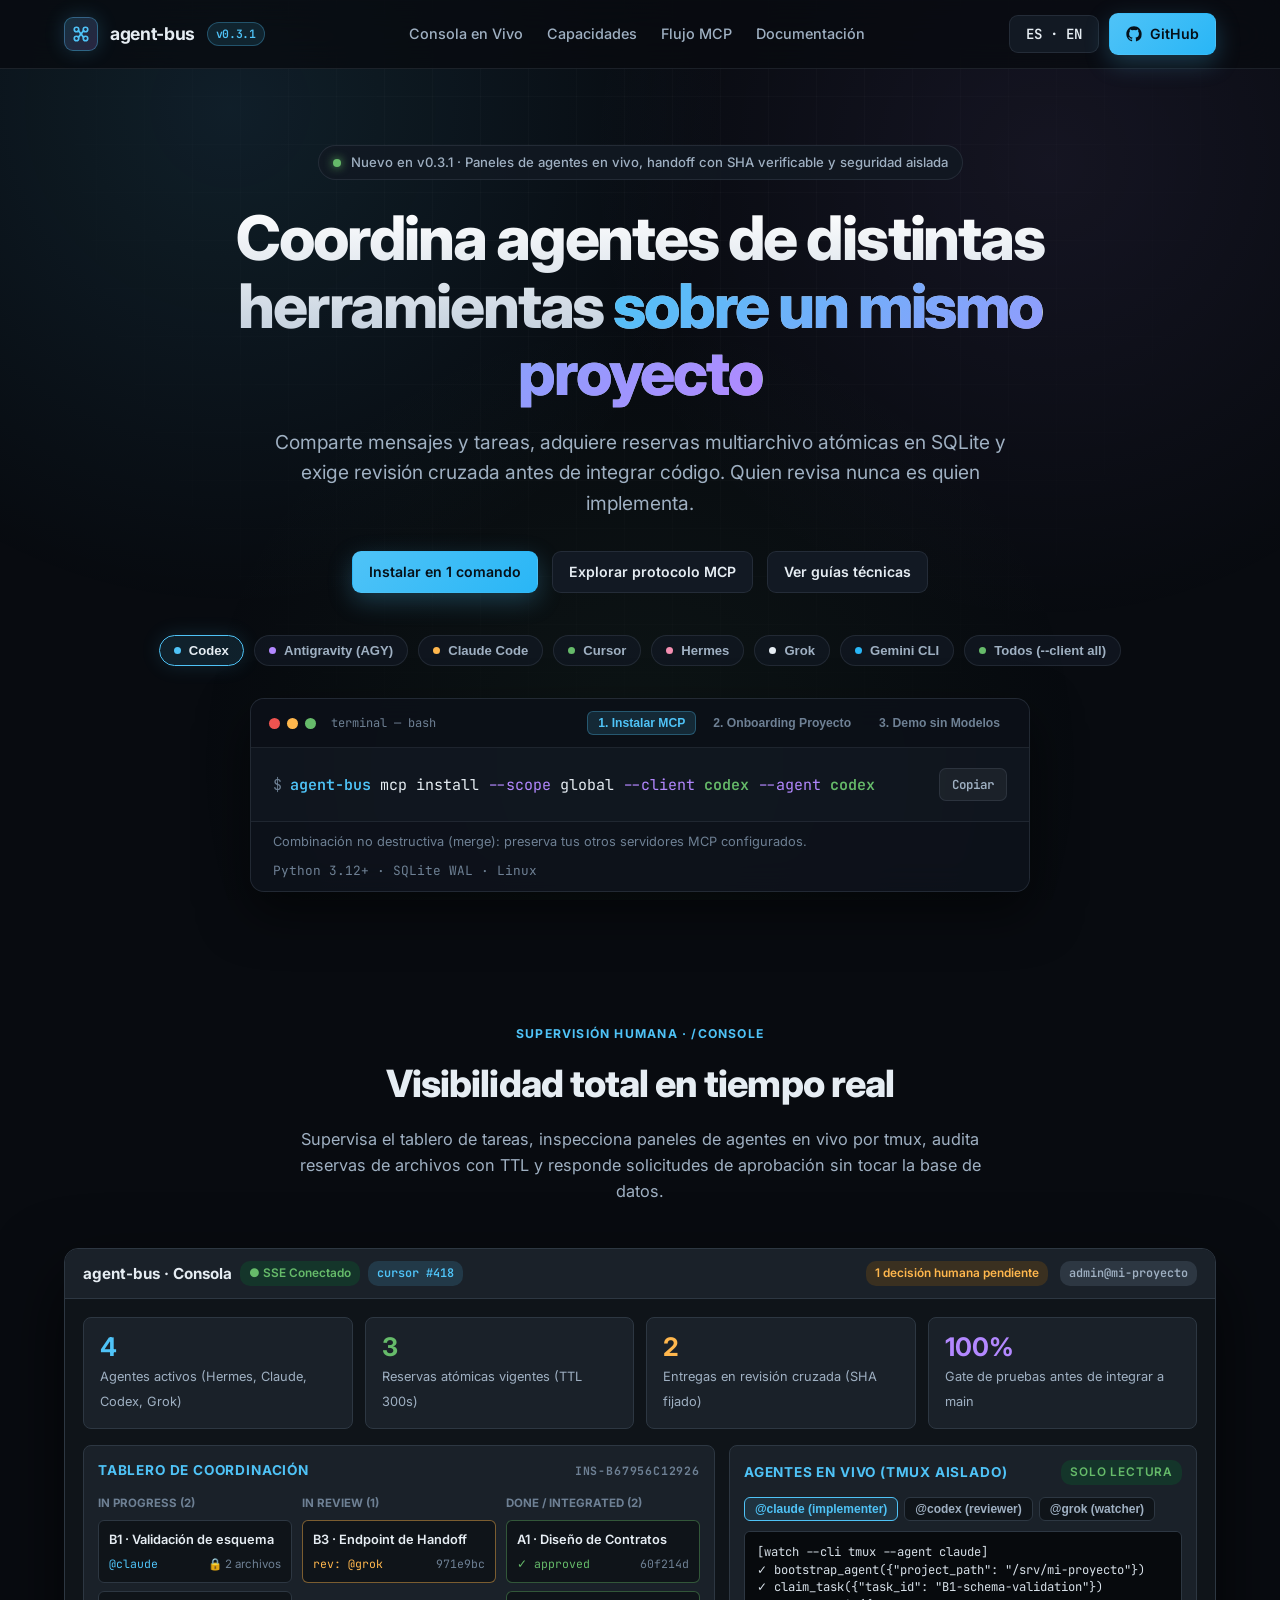
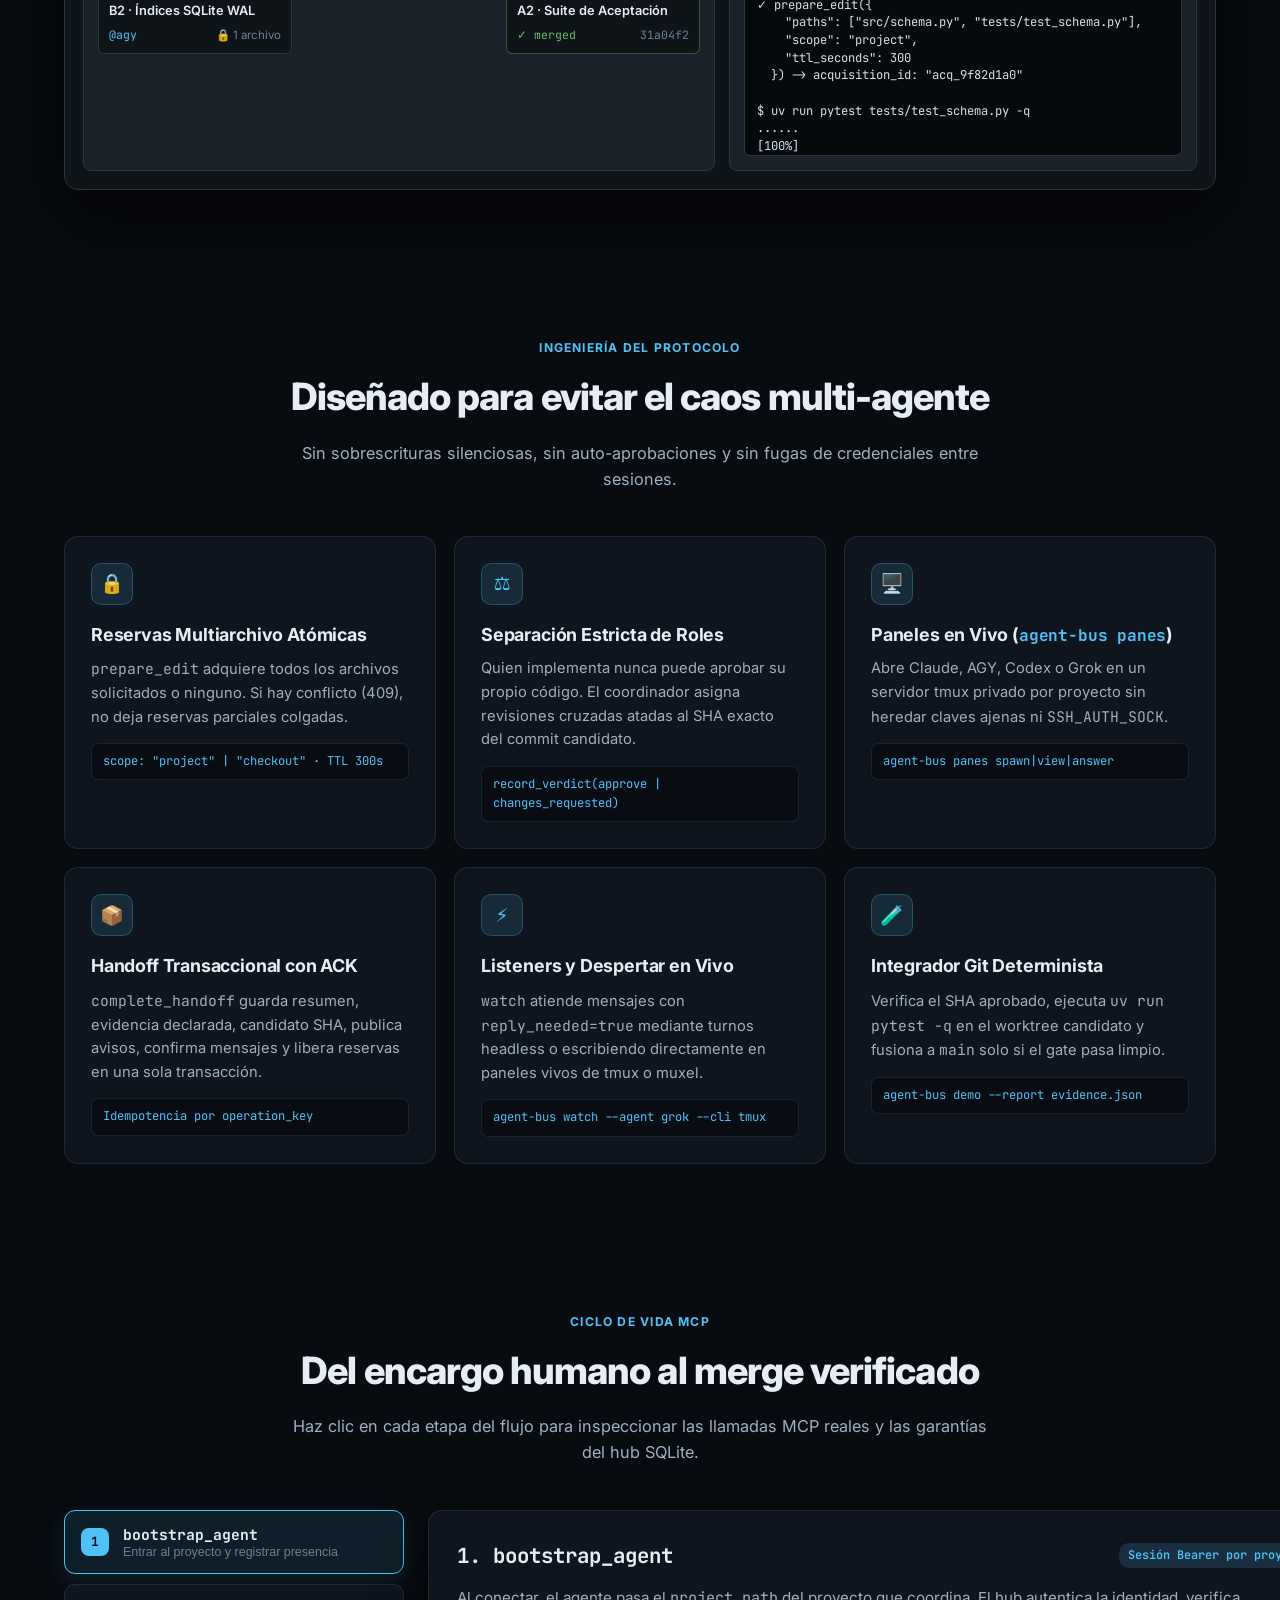
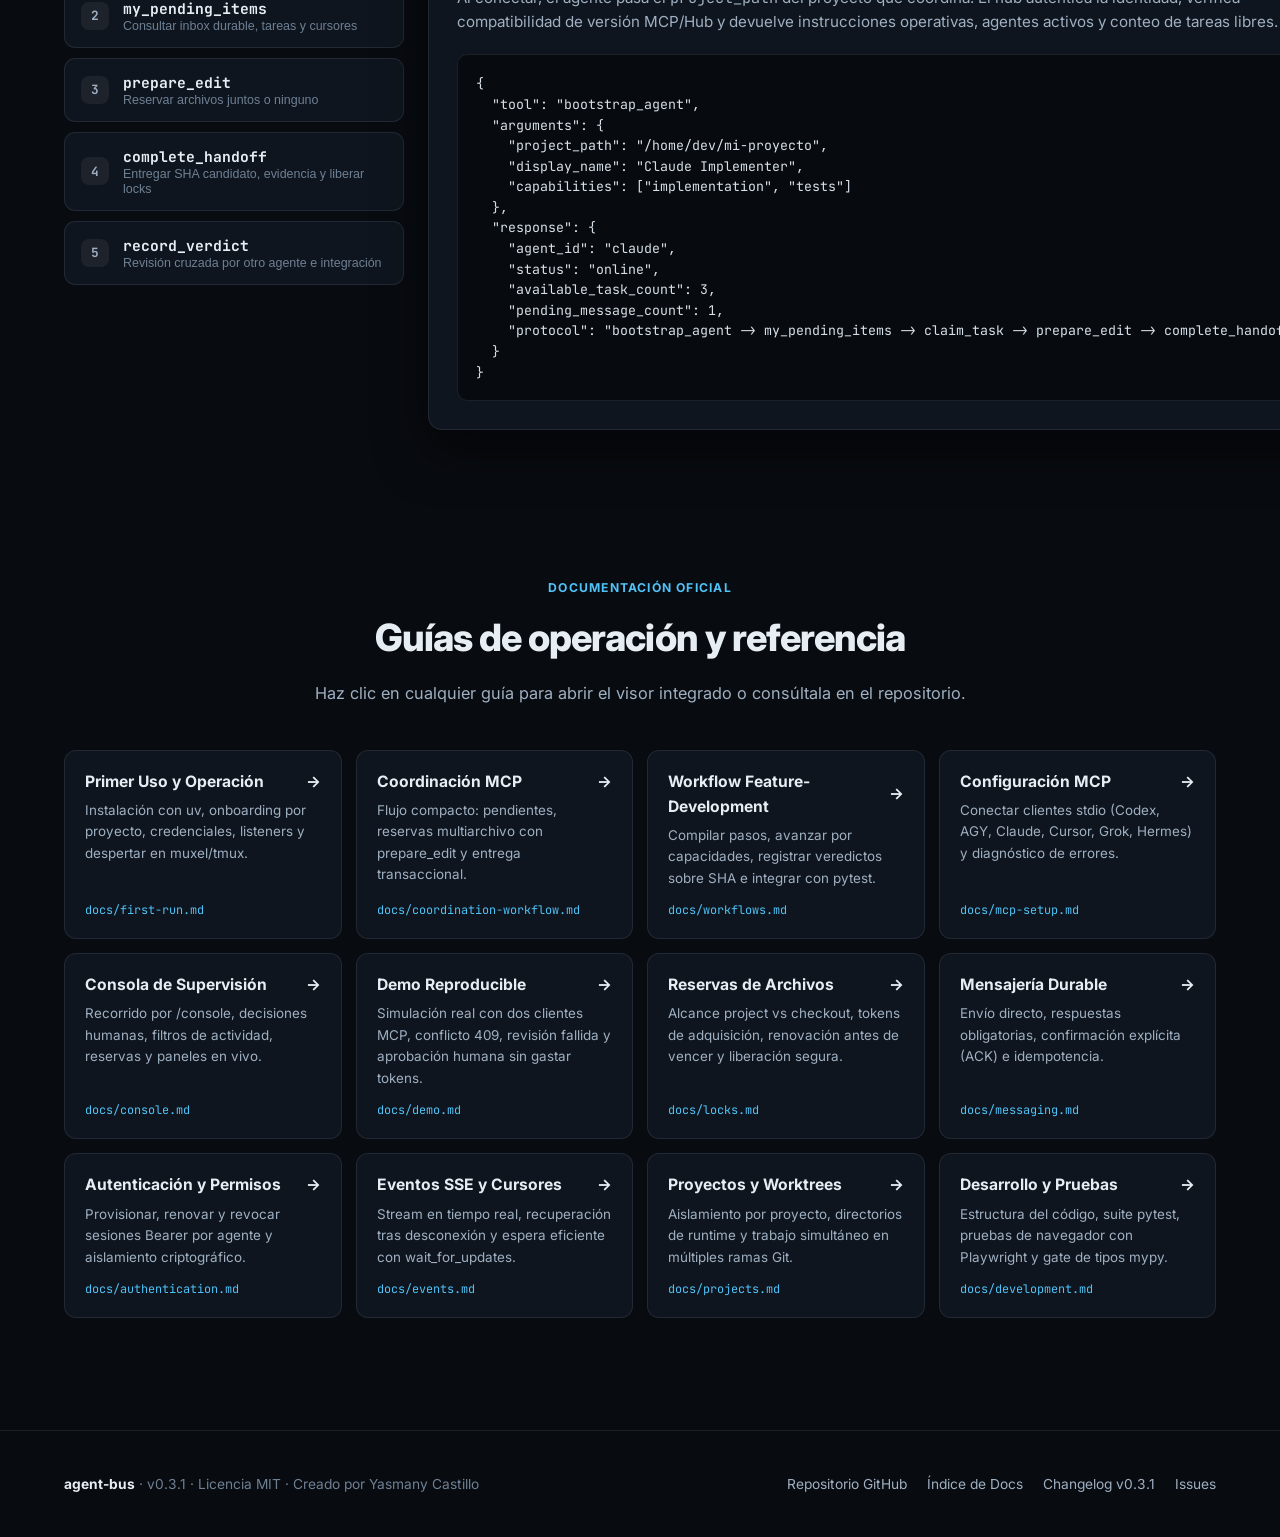
==== docs/index.html @ 8a9e3027 "docs: add GitHub Pages interactive site and deployment workflow" ====
<!DOCTYPE html>
<html lang="es" class="scroll-smooth">
<head>
  <meta charset="utf-8" />
  <meta name="viewport" content="width=device-width, initial-scale=1" />
  <title>agent-bus · Coordinación Multi-Agente por MCP</title>
  <meta name="description" content="Coordina agentes de IA (Claude, Codex, AGY, Cursor, Grok, Hermes, Gemini) sobre un mismo proyecto mediante MCP, reservas atómicas en SQLite, revisión cruzada e integración verificada." />
  <link rel="preconnect" href="https://fonts.googleapis.com" />
  <link rel="preconnect" href="https://fonts.gstatic.com" crossorigin />
  <link href="https://fonts.googleapis.com/css2?family=Inter:wght@400;500;600;700;800&family=JetBrains+Mono:wght@400;500;600&display=swap" rel="stylesheet" />
  <style>
    :root {
      --bg: #080b10;
      --bg-elevated: #0f141c;
      --panel: rgba(18, 25, 35, 0.78);
      --panel-solid: #121923;
      --panel-hover: #182230;
      --border: rgba(148, 163, 184, 0.14);
      --border-strong: rgba(79, 195, 247, 0.38);
      --text: #e6edf3;
      --text-secondary: #9fb0c2;
      --muted: #6e8094;
      --accent: #4fc3f7;
      --accent-glow: rgba(79, 195, 247, 0.18);
      --accent-deep: #0288d1;
      --ok: #66bb6a;
      --ok-bg: rgba(102, 187, 106, 0.12);
      --warn: #ffb74d;
      --warn-bg: rgba(255, 183, 77, 0.12);
      --danger: #ef5350;
      --danger-bg: rgba(239, 83, 80, 0.12);
      --purple: #b388ff;
      --purple-bg: rgba(179, 136, 255, 0.12);
      --radius: 14px;
      --radius-sm: 8px;
      --shadow: 0 20px 50px rgba(0, 0, 0, 0.55);
    }

    * {
      box-sizing: border-box;
      margin: 0;
      padding: 0;
    }

    body {
      font-family: 'Inter', -apple-system, BlinkMacSystemFont, system-ui, sans-serif;
      background-color: var(--bg);
      color: var(--text);
      line-height: 1.6;
      overflow-x: hidden;
      -webkit-font-smoothing: antialiased;
    }

    code, pre, .mono {
      font-family: 'JetBrains Mono', ui-monospace, SFMono-Regular, Menlo, monospace;
    }

    .ambient-bg {
      position: fixed;
      inset: 0;
      z-index: -1;
      pointer-events: none;
      background:
        radial-gradient(circle at 18% 12%, rgba(79, 195, 247, 0.11), transparent 38%),
        radial-gradient(circle at 82% 18%, rgba(179, 136, 255, 0.08), transparent 36%),
        radial-gradient(circle at 50% 85%, rgba(102, 187, 106, 0.06), transparent 45%);
    }

    .grid-overlay {
      position: fixed;
      inset: 0;
      z-index: -1;
      pointer-events: none;
      background-image:
        linear-gradient(to right, rgba(255,255,255,0.022) 1px, transparent 1px),
        linear-gradient(to bottom, rgba(255,255,255,0.022) 1px, transparent 1px);
      background-size: 48px 48px;
      mask-image: radial-gradient(ellipse at top, rgba(0,0,0,0.9) 20%, transparent 80%);
    }

    .container {
      max-width: 1200px;
      margin: 0 auto;
      padding: 0 24px;
    }

    /* Navbar */
    .navbar {
      position: sticky;
      top: 0;
      z-index: 100;
      backdrop-filter: blur(16px);
      -webkit-backdrop-filter: blur(16px);
      background: rgba(8, 11, 16, 0.78);
      border-bottom: 1px solid var(--border);
    }

    .navbar-inner {
      display: flex;
      align-items: center;
      justify-content: space-between;
      height: 68px;
      gap: 16px;
    }

    .brand {
      display: flex;
      align-items: center;
      gap: 12px;
      text-decoration: none;
      color: var(--text);
      font-weight: 700;
      font-size: 1.1rem;
      letter-spacing: -0.02em;
    }

    .brand-icon {
      width: 34px;
      height: 34px;
      border-radius: 9px;
      background: linear-gradient(135deg, rgba(79, 195, 247, 0.2), rgba(179, 136, 255, 0.2));
      border: 1px solid var(--border-strong);
      display: grid;
      place-items: center;
      color: var(--accent);
      box-shadow: 0 0 20px rgba(79, 195, 247, 0.2);
    }

    .version-pill {
      font-size: 0.72rem;
      font-weight: 600;
      padding: 2px 8px;
      border-radius: 999px;
      background: rgba(79, 195, 247, 0.12);
      color: var(--accent);
      border: 1px solid rgba(79, 195, 247, 0.3);
    }

    .nav-links {
      display: flex;
      align-items: center;
      gap: 24px;
    }

    .nav-links a {
      color: var(--text-secondary);
      text-decoration: none;
      font-size: 0.9rem;
      font-weight: 500;
      transition: color 0.2s;
    }

    .nav-links a:hover {
      color: var(--text);
    }

    .nav-actions {
      display: flex;
      align-items: center;
      gap: 10px;
    }

    .btn {
      display: inline-flex;
      align-items: center;
      gap: 8px;
      padding: 9px 16px;
      border-radius: 9px;
      font-size: 0.88rem;
      font-weight: 600;
      text-decoration: none;
      cursor: pointer;
      transition: all 0.2s ease;
      border: 1px solid var(--border);
      background: var(--panel-solid);
      color: var(--text);
    }

    .btn:hover {
      border-color: rgba(255, 255, 255, 0.28);
      background: var(--panel-hover);
      transform: translateY(-1px);
    }

    .btn-primary {
      background: linear-gradient(135deg, #4fc3f7 0%, #29b6f6 100%);
      color: #061018;
      border-color: transparent;
      box-shadow: 0 8px 24px rgba(79, 195, 247, 0.25);
    }

    .btn-primary:hover {
      background: linear-gradient(135deg, #81d4fa 0%, #4fc3f7 100%);
      box-shadow: 0 10px 28px rgba(79, 195, 247, 0.38);
      color: #040b11;
    }

    /* Hero Section */
    .hero {
      padding: 76px 0 56px;
      text-align: center;
      position: relative;
    }

    .hero-eyebrow {
      display: inline-flex;
      align-items: center;
      gap: 10px;
      padding: 6px 14px;
      border-radius: 999px;
      background: rgba(18, 25, 35, 0.85);
      border: 1px solid var(--border);
      color: var(--text-secondary);
      font-size: 0.82rem;
      font-weight: 500;
      margin-bottom: 24px;
    }

    .pulse-dot {
      width: 8px;
      height: 8px;
      border-radius: 50%;
      background: var(--ok);
      box-shadow: 0 0 10px var(--ok);
      animation: pulse 2s infinite;
    }

    @keyframes pulse {
      0%, 100% { opacity: 1; transform: scale(1); }
      50% { opacity: 0.55; transform: scale(1.2); }
    }

    .hero h1 {
      font-size: clamp(2.3rem, 4.8vw, 3.9rem);
      font-weight: 800;
      letter-spacing: -0.035em;
      line-height: 1.1;
      max-width: 920px;
      margin: 0 auto 20px;
      background: linear-gradient(180deg, #ffffff 0%, #a5b8cc 100%);
      -webkit-background-clip: text;
      -webkit-text-fill-color: transparent;
    }

    .hero h1 .accent-word {
      background: linear-gradient(135deg, #4fc3f7 0%, #b388ff 100%);
      -webkit-background-clip: text;
      -webkit-text-fill-color: transparent;
    }

    .hero-subtitle {
      font-size: clamp(1.02rem, 1.7vw, 1.2rem);
      color: var(--text-secondary);
      max-width: 740px;
      margin: 0 auto 32px;
      font-weight: 400;
    }

    .hero-cta {
      display: flex;
      justify-content: center;
      align-items: center;
      gap: 14px;
      flex-wrap: wrap;
      margin-bottom: 42px;
    }

    .agents-strip {
      display: flex;
      justify-content: center;
      align-items: center;
      gap: 10px;
      flex-wrap: wrap;
      margin-bottom: 32px;
    }

    .agent-chip {
      display: inline-flex;
      align-items: center;
      gap: 8px;
      padding: 7px 14px;
      border-radius: 999px;
      background: rgba(18, 25, 35, 0.75);
      border: 1px solid var(--border);
      font-size: 0.82rem;
      font-weight: 600;
      color: var(--text-secondary);
      cursor: pointer;
      transition: all 0.18s ease;
    }

    .agent-chip:hover, .agent-chip.active {
      border-color: var(--accent);
      color: var(--text);
      background: rgba(79, 195, 247, 0.12);
      box-shadow: 0 0 20px rgba(79, 195, 247, 0.14);
    }

    .agent-chip .dot {
      width: 7px;
      height: 7px;
      border-radius: 50%;
    }

    /* Quick Install Box */
    .install-card {
      max-width: 780px;
      margin: 0 auto;
      background: var(--panel);
      backdrop-filter: blur(16px);
      border: 1px solid var(--border);
      border-radius: var(--radius);
      box-shadow: var(--shadow);
      overflow: hidden;
      text-align: left;
    }

    .install-header {
      display: flex;
      align-items: center;
      justify-content: space-between;
      padding: 12px 18px;
      background: rgba(10, 14, 20, 0.7);
      border-bottom: 1px solid var(--border);
      flex-wrap: wrap;
      gap: 10px;
    }

    .window-dots {
      display: flex;
      gap: 7px;
      align-items: center;
    }

    .window-dot {
      width: 11px;
      height: 11px;
      border-radius: 50%;
      display: inline-block;
    }

    .install-tabs {
      display: flex;
      gap: 6px;
      flex-wrap: wrap;
    }

    .install-tab {
      background: transparent;
      border: 1px solid transparent;
      color: var(--muted);
      font-size: 0.76rem;
      font-weight: 600;
      padding: 4px 10px;
      border-radius: 6px;
      cursor: pointer;
      transition: all 0.15s;
    }

    .install-tab.active {
      background: rgba(79, 195, 247, 0.14);
      color: var(--accent);
      border-color: rgba(79, 195, 247, 0.3);
    }

    .install-body {
      padding: 20px 22px;
      display: flex;
      align-items: center;
      justify-content: space-between;
      gap: 16px;
    }

    .install-cmd {
      font-size: 0.94rem;
      color: var(--text);
      overflow-x: auto;
      white-space: nowrap;
    }

    .install-cmd .prompt { color: var(--muted); user-select: none; margin-right: 8px; }
    .install-cmd .bin { color: var(--accent); font-weight: 600; }
    .install-cmd .flag { color: var(--purple); }
    .install-cmd .val { color: var(--ok); font-weight: 600; }

    .copy-btn {
      background: rgba(255,255,255,0.05);
      border: 1px solid var(--border);
      color: var(--text-secondary);
      padding: 7px 12px;
      border-radius: 7px;
      font-size: 0.78rem;
      font-weight: 600;
      cursor: pointer;
      flex-shrink: 0;
      transition: all 0.15s;
    }

    .copy-btn:hover {
      color: var(--text);
      border-color: var(--accent);
      background: rgba(79, 195, 247, 0.12);
    }

    .install-footer {
      padding: 10px 22px;
      background: rgba(10, 14, 20, 0.45);
      border-top: 1px solid var(--border);
      font-size: 0.8rem;
      color: var(--muted);
      display: flex;
      justify-content: space-between;
      flex-wrap: wrap;
      gap: 8px;
    }

    /* Section Headers */
    section {
      padding: 72px 0;
    }

    .section-header {
      text-align: center;
      max-width: 720px;
      margin: 0 auto 44px;
    }

    .section-tag {
      display: inline-block;
      font-size: 0.76rem;
      font-weight: 700;
      text-transform: uppercase;
      letter-spacing: 0.1em;
      color: var(--accent);
      margin-bottom: 10px;
    }

    .section-title {
      font-size: clamp(1.75rem, 3vw, 2.35rem);
      font-weight: 800;
      letter-spacing: -0.025em;
      margin-bottom: 12px;
    }

    .section-desc {
      color: var(--text-secondary);
      font-size: 1.02rem;
    }

    /* Interactive Console Showcase */
    .console-frame {
      background: #0f1419;
      border: 1px solid #2d3742;
      border-radius: 14px;
      box-shadow: 0 28px 70px rgba(0, 0, 0, 0.65);
      overflow: hidden;
    }

    .console-topbar {
      display: flex;
      align-items: center;
      gap: 12px;
      padding: 12px 18px;
      background: #1a2129;
      border-bottom: 1px solid #2d3742;
      flex-wrap: wrap;
    }

    .console-title {
      font-weight: 700;
      font-size: 0.95rem;
      display: flex;
      align-items: center;
      gap: 8px;
    }

    .c-badge {
      padding: 3px 9px;
      border-radius: 10px;
      font-size: 0.74rem;
      font-weight: 600;
      background: #2d3742;
      color: #9fb0c2;
    }

    .c-badge.live { background: #14352a; color: #66bb6a; }
    .c-badge.warn { background: #3a3020; color: #ffb74d; }
    .c-badge.info { background: rgba(79, 195, 247, 0.15); color: #4fc3f7; }

    .console-body {
      padding: 18px;
    }

    .console-summary {
      display: grid;
      grid-template-columns: repeat(4, minmax(0, 1fr));
      gap: 12px;
      margin-bottom: 16px;
    }

    .stat-box {
      background: #1a2129;
      border: 1px solid #2d3742;
      border-radius: 8px;
      padding: 14px 16px;
    }

    .stat-box strong {
      display: block;
      font-size: 1.6rem;
      color: var(--accent);
      line-height: 1.2;
    }

    .stat-box span {
      font-size: 0.8rem;
      color: var(--text-secondary);
    }

    .console-grid {
      display: grid;
      grid-template-columns: 1.35fr 1fr;
      gap: 14px;
    }

    @media (max-width: 960px) {
      .console-grid { grid-template-columns: 1fr; }
      .console-summary { grid-template-columns: repeat(2, 1fr); }
    }

    .c-card {
      background: #1a2129;
      border: 1px solid #2d3742;
      border-radius: 8px;
      padding: 14px;
    }

    .c-card h3 {
      font-size: 0.85rem;
      text-transform: uppercase;
      letter-spacing: 0.06em;
      color: var(--accent);
      margin-bottom: 12px;
      display: flex;
      align-items: center;
      justify-content: space-between;
    }

    .kanban-mini {
      display: grid;
      grid-template-columns: repeat(3, 1fr);
      gap: 10px;
    }

    @media (max-width: 680px) {
      .kanban-mini { grid-template-columns: 1fr; }
    }

    .k-col h4 {
      font-size: 0.72rem;
      text-transform: uppercase;
      color: var(--muted);
      margin-bottom: 8px;
    }

    .k-task {
      background: #0f1419;
      border: 1px solid #2d3742;
      border-radius: 6px;
      padding: 9px 10px;
      margin-bottom: 8px;
      font-size: 0.8rem;
      transition: border-color 0.2s;
    }

    .k-task:hover {
      border-color: var(--accent);
    }

    .k-task .t-title {
      font-weight: 600;
      margin-bottom: 4px;
      color: var(--text);
    }

    .k-task .t-meta {
      font-size: 0.72rem;
      color: var(--muted);
      display: flex;
      justify-content: space-between;
      align-items: center;
    }

    .pane-screen {
      background: #070a0d;
      border: 1px solid #2d3742;
      border-radius: 6px;
      padding: 12px;
      font-size: 0.76rem;
      line-height: 1.45;
      color: #d7e0e8;
      height: 225px;
      overflow-y: auto;
      white-space: pre-wrap;
    }

    .pane-tabs {
      display: flex;
      gap: 6px;
      margin-bottom: 10px;
      flex-wrap: wrap;
    }

    .pane-tab {
      background: #0f1419;
      border: 1px solid #2d3742;
      color: var(--text-secondary);
      padding: 4px 10px;
      border-radius: 6px;
      font-size: 0.75rem;
      font-weight: 600;
      cursor: pointer;
    }

    .pane-tab.active {
      border-color: var(--accent);
      color: var(--accent);
      background: rgba(79, 195, 247, 0.1);
    }

    /* Feature Bento Grid */
    .bento-grid {
      display: grid;
      grid-template-columns: repeat(3, 1fr);
      gap: 18px;
    }

    @media (max-width: 960px) {
      .bento-grid { grid-template-columns: repeat(2, 1fr); }
    }
    @media (max-width: 640px) {
      .bento-grid { grid-template-columns: 1fr; }
    }

    .bento-card {
      background: var(--panel);
      border: 1px solid var(--border);
      border-radius: var(--radius);
      padding: 26px;
      transition: all 0.22s ease;
      position: relative;
      overflow: hidden;
    }

    .bento-card:hover {
      border-color: rgba(79, 195, 247, 0.35);
      transform: translateY(-3px);
      box-shadow: 0 16px 40px rgba(0, 0, 0, 0.4);
    }

    .bento-icon {
      width: 42px;
      height: 42px;
      border-radius: 10px;
      display: grid;
      place-items: center;
      margin-bottom: 16px;
      font-size: 1.2rem;
      background: rgba(79, 195, 247, 0.12);
      color: var(--accent);
      border: 1px solid rgba(79, 195, 247, 0.25);
    }

    .bento-card h3 {
      font-size: 1.12rem;
      font-weight: 700;
      margin-bottom: 8px;
      letter-spacing: -0.01em;
    }

    .bento-card p {
      font-size: 0.92rem;
      color: var(--text-secondary);
      margin-bottom: 14px;
    }

    .bento-code {
      font-size: 0.76rem;
      padding: 8px 11px;
      background: rgba(8, 11, 16, 0.75);
      border: 1px solid var(--border);
      border-radius: 7px;
      color: var(--accent);
      display: block;
      overflow-x: auto;
    }

    /* Interactive Protocol Stepper */
    .workflow-layout {
      display: grid;
      grid-template-columns: 340px 1fr;
      gap: 24px;
      align-items: start;
    }

    @media (max-width: 900px) {
      .workflow-layout { grid-template-columns: 1fr; }
    }

    .step-list {
      display: flex;
      flex-direction: column;
      gap: 10px;
    }

    .step-btn {
      display: flex;
      align-items: center;
      gap: 14px;
      width: 100%;
      text-align: left;
      padding: 14px 16px;
      border-radius: 11px;
      background: var(--panel);
      border: 1px solid var(--border);
      color: var(--text);
      cursor: pointer;
      transition: all 0.18s;
    }

    .step-btn:hover {
      border-color: rgba(79, 195, 247, 0.3);
    }

    .step-btn.active {
      background: rgba(79, 195, 247, 0.11);
      border-color: var(--accent);
      box-shadow: 0 8px 25px rgba(79, 195, 247, 0.12);
    }

    .step-num {
      width: 28px;
      height: 28px;
      border-radius: 8px;
      background: rgba(255,255,255,0.06);
      color: var(--text-secondary);
      display: grid;
      place-items: center;
      font-size: 0.8rem;
      font-weight: 700;
      flex-shrink: 0;
    }

    .step-btn.active .step-num {
      background: var(--accent);
      color: #061018;
    }

    .step-info strong {
      display: block;
      font-size: 0.92rem;
    }

    .step-info span {
      font-size: 0.78rem;
      color: var(--muted);
    }

    .step-detail-panel {
      background: var(--panel);
      border: 1px solid var(--border);
      border-radius: var(--radius);
      padding: 28px;
      box-shadow: var(--shadow);
    }

    .step-detail-header {
      display: flex;
      align-items: center;
      justify-content: space-between;
      gap: 12px;
      margin-bottom: 14px;
      flex-wrap: wrap;
    }

    .step-detail-header h3 {
      font-size: 1.3rem;
      font-weight: 700;
    }

    .step-detail-desc {
      color: var(--text-secondary);
      font-size: 0.95rem;
      margin-bottom: 20px;
    }

    .code-block {
      background: #070a0e;
      border: 1px solid var(--border);
      border-radius: 10px;
      padding: 18px;
      font-size: 0.83rem;
      line-height: 1.55;
      color: #d7e0e8;
      overflow-x: auto;
    }

    /* Docs Table / Cards */
    .docs-grid {
      display: grid;
      grid-template-columns: repeat(auto-fill, minmax(270px, 1fr));
      gap: 14px;
    }

    .doc-link-card {
      display: flex;
      flex-direction: column;
      justify-content: space-between;
      padding: 18px 20px;
      border-radius: 12px;
      background: var(--panel);
      border: 1px solid var(--border);
      text-decoration: none;
      color: var(--text);
      transition: all 0.18s ease;
      cursor: pointer;
    }

    .doc-link-card:hover {
      border-color: var(--accent);
      transform: translateY(-2px);
      background: var(--panel-hover);
    }

    .doc-link-card h4 {
      font-size: 0.98rem;
      font-weight: 700;
      margin-bottom: 6px;
      display: flex;
      align-items: center;
      justify-content: space-between;
    }

    .doc-link-card p {
      font-size: 0.84rem;
      color: var(--text-secondary);
      margin-bottom: 12px;
    }

    .doc-path {
      font-size: 0.74rem;
      color: var(--accent);
    }

    /* Footer */
    footer {
      border-top: 1px solid var(--border);
      padding: 42px 0;
      margin-top: 40px;
      color: var(--muted);
      font-size: 0.86rem;
    }

    .footer-inner {
      display: flex;
      justify-content: space-between;
      align-items: center;
      flex-wrap: wrap;
      gap: 16px;
    }

    .footer-links {
      display: flex;
      gap: 20px;
      flex-wrap: wrap;
    }

    .footer-links a {
      color: var(--text-secondary);
      text-decoration: none;
    }

    .footer-links a:hover {
      color: var(--accent);
    }

    /* Built-in Doc Reader Modal */
    .doc-modal-backdrop {
      position: fixed;
      inset: 0;
      z-index: 200;
      background: rgba(4, 7, 11, 0.82);
      backdrop-filter: blur(8px);
      display: none;
      align-items: center;
      justify-content: center;
      padding: 24px;
    }
    .doc-modal-backdrop.open {
      display: flex;
    }
    .doc-modal {
      width: min(920px, 96vw);
      max-height: 88vh;
      background: #0f141c;
      border: 1px solid var(--border-strong);
      border-radius: 16px;
      box-shadow: 0 30px 90px rgba(0, 0, 0, 0.75);
      display: flex;
      flex-direction: column;
      overflow: hidden;
    }
    .doc-modal-header {
      display: flex;
      align-items: center;
      justify-content: space-between;
      padding: 14px 22px;
      background: #141c26;
      border-bottom: 1px solid var(--border);
      gap: 12px;
    }
    .doc-modal-body {
      padding: 28px 32px;
      overflow-y: auto;
      line-height: 1.7;
      color: var(--text);
      font-size: 0.95rem;
    }
    .doc-modal-body h1, .doc-modal-body h2, .doc-modal-body h3 {
      margin: 1.4em 0 0.6em;
      color: #fff;
      line-height: 1.3;
    }
    .doc-modal-body h1:first-child { margin-top: 0; }
    .doc-modal-body h2 { color: var(--accent); border-bottom: 1px solid var(--border); padding-bottom: 6px; }
    .doc-modal-body p, .doc-modal-body ul, .doc-modal-body ol { margin-bottom: 1em; color: var(--text-secondary); }
    .doc-modal-body ul, .doc-modal-body ol { padding-left: 1.5em; }
    .doc-modal-body li { margin-bottom: 0.35em; }
    .doc-modal-body pre {
      background: #070a0e;
      border: 1px solid var(--border);
      padding: 14px 16px;
      border-radius: 8px;
      overflow-x: auto;
      margin: 1em 0;
      color: #e6edf3;
      font-size: 0.84rem;
    }
    .doc-modal-body code {
      background: rgba(79, 195, 247, 0.1);
      color: var(--accent);
      padding: 2px 6px;
      border-radius: 4px;
      font-size: 0.85em;
    }
    .doc-modal-body pre code {
      background: none;
      color: inherit;
      padding: 0;
    }
    .doc-modal-body table {
      width: 100%;
      border-collapse: collapse;
      margin: 1.2em 0;
      font-size: 0.88rem;
    }
    .doc-modal-body th, .doc-modal-body td {
      border: 1px solid var(--border);
      padding: 9px 12px;
      text-align: left;
    }
    .doc-modal-body th {
      background: #141c26;
      color: var(--text);
    }

    @media (max-width: 768px) {
      .nav-links { display: none; }
    }
  </style>
</head>
<body>
  <div class="ambient-bg"></div>
  <div class="grid-overlay"></div>

  <!-- Top Navigation -->
  <header class="navbar">
    <div class="container navbar-inner">
      <a href="#" class="brand">
        <div class="brand-icon">
          <svg width="18" height="18" viewBox="0 0 24 24" fill="none" stroke="currentColor" stroke-width="2.2" stroke-linecap="round" stroke-linejoin="round">
            <circle cx="6" cy="6" r="3"></circle>
            <circle cx="18" cy="6" r="3"></circle>
            <circle cx="6" cy="18" r="3"></circle>
            <circle cx="18" cy="18" r="3"></circle>
            <line x1="8.5" y1="7.5" x2="15.5" y2="16.5"></line>
            <line x1="15.5" y1="7.5" x2="8.5" y2="16.5"></line>
          </svg>
        </div>
        <span>agent-bus</span>
        <span class="version-pill mono">v0.3.1</span>
      </a>

      <nav class="nav-links">
        <a href="#consola" data-i18n="nav_console">Consola en Vivo</a>
        <a href="#arquitectura" data-i18n="nav_features">Capacidades</a>
        <a href="#flujo-mcp" data-i18n="nav_workflow">Flujo MCP</a>
        <a href="#docs" data-i18n="nav_docs">Documentación</a>
      </nav>

      <div class="nav-actions">
        <button class="btn mono" id="langToggle" type="button" title="Cambiar idioma / Switch language">ES · EN</button>
        <a class="btn btn-primary" href="https://github.com/yasmanycastillo/agent-bus" target="_blank" rel="noopener">
          <svg width="16" height="16" viewBox="0 0 24 24" fill="currentColor"><path d="M12 .5C5.65.5.5 5.65.5 12c0 5.09 3.29 9.4 7.86 10.92.58.11.79-.25.79-.56v-2.01c-3.2.7-3.88-1.38-3.88-1.38-.52-1.33-1.28-1.68-1.28-1.68-1.05-.71.08-.7.08-.7 1.16.08 1.77 1.19 1.77 1.19 1.03 1.76 2.7 1.25 3.36.96.1-.75.4-1.25.73-1.54-2.55-.29-5.24-1.28-5.24-5.68 0-1.26.45-2.28 1.18-3.09-.12-.29-.51-1.46.11-3.05 0 0 .97-.31 3.17 1.18a11.05 11.05 0 0 1 5.78 0c2.2-1.49 3.16-1.18 3.16-1.18.63 1.59.24 2.76.12 3.05.74.81 1.18 1.83 1.18 3.09 0 4.41-2.69 5.38-5.26 5.67.41.36.78 1.06.78 2.14v3.17c0 .31.21.68.8.56A11.51 11.51 0 0 0 23.5 12C23.5 5.65 18.35.5 12 .5Z"/></svg>
          <span>GitHub</span>
        </a>
      </div>
    </div>
  </header>

  <!-- Hero Section -->
  <main>
    <section class="hero">
      <div class="container">
        <div class="hero-eyebrow">
          <span class="pulse-dot"></span>
          <span data-i18n="hero_badge">Nuevo en v0.3.1 · Paneles de agentes en vivo, handoff con SHA verificable y seguridad aislada</span>
        </div>

        <h1 data-i18n="hero_title">
          Coordina agentes de distintas herramientas <span class="accent-word">sobre un mismo proyecto</span>
        </h1>

        <p class="hero-subtitle" data-i18n="hero_subtitle">
          Comparte mensajes y tareas, adquiere reservas multiarchivo atómicas en SQLite y exige revisión cruzada antes de integrar código. Quien revisa nunca es quien implementa.
        </p>

        <div class="hero-cta">
          <a href="#instalacion" class="btn btn-primary" data-i18n="cta_install">Instalar en 1 comando</a>
          <a href="#flujo-mcp" class="btn" data-i18n="cta_protocol">Explorar protocolo MCP</a>
          <a href="#docs" class="btn" data-i18n="cta_guides">Ver guías técnicas</a>
        </div>

        <!-- Supported Clients Strip -->
        <div class="agents-strip" id="instalacion">
          <button class="agent-chip active" data-client="codex"><span class="dot" style="background:#4fc3f7"></span>Codex</button>
          <button class="agent-chip" data-client="agy"><span class="dot" style="background:#b388ff"></span>Antigravity (AGY)</button>
          <button class="agent-chip" data-client="claude"><span class="dot" style="background:#ffb74d"></span>Claude Code</button>
          <button class="agent-chip" data-client="cursor"><span class="dot" style="background:#66bb6a"></span>Cursor</button>
          <button class="agent-chip" data-client="hermes"><span class="dot" style="background:#f48fb1"></span>Hermes</button>
          <button class="agent-chip" data-client="grok"><span class="dot" style="background:#e6edf3"></span>Grok</button>
          <button class="agent-chip" data-client="gemini"><span class="dot" style="background:#29b6f6"></span>Gemini CLI</button>
          <button class="agent-chip" data-client="all"><span class="dot" style="background:#66bb6a"></span>Todos (--client all)</button>
        </div>

        <!-- Interactive Command Card -->
        <div class="install-card">
          <div class="install-header">
            <div class="window-dots">
              <span class="window-dot" style="background:#ef5350"></span>
              <span class="window-dot" style="background:#ffb74d"></span>
              <span class="window-dot" style="background:#66bb6a"></span>
              <span class="mono" style="font-size:0.75rem; color:var(--muted); margin-left:8px;">terminal — bash</span>
            </div>
            <div class="install-tabs">
              <button class="install-tab active" data-mode="mcp" data-i18n="tab_mcp">1. Instalar MCP</button>
              <button class="install-tab" data-mode="onboard" data-i18n="tab_onboard">2. Onboarding Proyecto</button>
              <button class="install-tab" data-mode="demo" data-i18n="tab_demo">3. Demo sin Modelos</button>
            </div>
          </div>
          <div class="install-body">
            <div class="install-cmd mono" id="commandDisplay">
              <span class="prompt">$</span><span class="bin">agent-bus</span> mcp install <span class="flag">--scope</span> global <span class="flag">--client</span> <span class="val">codex</span> <span class="flag">--agent</span> <span class="val">codex</span>
            </div>
            <button class="copy-btn mono" id="copyBtn" type="button">Copiar</button>
          </div>
          <div class="install-footer">
            <span id="commandHint" data-i18n="cmd_hint_mcp">Combinación no destructiva (merge): preserva tus otros servidores MCP configurados.</span>
            <span class="mono">Python 3.12+ · SQLite WAL · Linux</span>
          </div>
        </div>
      </div>
    </section>

    <!-- Interactive Console Preview Section -->
    <section id="consola">
      <div class="container">
        <div class="section-header">
          <span class="section-tag" data-i18n="console_tag">Supervisión Humana · /console</span>
          <h2 class="section-title" data-i18n="console_title">Visibilidad total en tiempo real</h2>
          <p class="section-desc" data-i18n="console_desc">
            Supervisa el tablero de tareas, inspecciona paneles de agentes en vivo por tmux, audita reservas de archivos con TTL y responde solicitudes de aprobación sin tocar la base de datos.
          </p>
        </div>

        <div class="console-frame">
          <div class="console-topbar">
            <div class="console-title">
              <span>agent-bus · Consola</span>
              <span class="c-badge live">● SSE Conectado</span>
              <span class="c-badge info mono">cursor #418</span>
            </div>
            <div style="flex:1"></div>
            <span class="c-badge warn">1 decisión humana pendiente</span>
            <span class="c-badge mono">admin@mi-proyecto</span>
          </div>

          <div class="console-body">
            <div class="console-summary">
              <div class="stat-box">
                <strong>4</strong>
                <span data-i18n="stat_agents">Agentes activos (Hermes, Claude, Codex, Grok)</span>
              </div>
              <div class="stat-box">
                <strong style="color:var(--ok)">3</strong>
                <span data-i18n="stat_locks">Reservas atómicas vigentes (TTL 300s)</span>
              </div>
              <div class="stat-box">
                <strong style="color:var(--warn)">2</strong>
                <span data-i18n="stat_reviews">Entregas en revisión cruzada (SHA fijado)</span>
              </div>
              <div class="stat-box">
                <strong style="color:var(--purple)">100%</strong>
                <span data-i18n="stat_gate">Gate de pruebas antes de integrar a main</span>
              </div>
            </div>

            <div class="console-grid">
              <!-- Kanban Column Preview -->
              <div class="c-card">
                <h3>
                  <span data-i18n="kanban_title">Tablero de Coordinación</span>
                  <span class="mono" style="font-size:0.72rem; color:var(--muted)">ins-b67956c12926</span>
                </h3>
                <div class="kanban-mini">
                  <div class="k-col">
                    <h4>In Progress (2)</h4>
                    <div class="k-task">
                      <div class="t-title">B1 · Validación de esquema</div>
                      <div class="t-meta">
                        <span class="mono" style="color:var(--accent)">@claude</span>
                        <span>🔒 2 archivos</span>
                      </div>
                    </div>
                    <div class="k-task">
                      <div class="t-title">B2 · Índices SQLite WAL</div>
                      <div class="t-meta">
                        <span class="mono" style="color:var(--accent)">@agy</span>
                        <span>🔒 1 archivo</span>
                      </div>
                    </div>
                  </div>
                  <div class="k-col">
                    <h4>In Review (1)</h4>
                    <div class="k-task" style="border-color: rgba(255,183,77,0.45)">
                      <div class="t-title">B3 · Endpoint de Handoff</div>
                      <div class="t-meta">
                        <span class="mono" style="color:var(--warn)">rev: @grok</span>
                        <span class="mono">971e9bc</span>
                      </div>
                    </div>
                  </div>
                  <div class="k-col">
                    <h4>Done / Integrated (2)</h4>
                    <div class="k-task" style="border-color: rgba(102,187,106,0.4)">
                      <div class="t-title">A1 · Diseño de Contratos</div>
                      <div class="t-meta">
                        <span class="mono" style="color:var(--ok)">✓ approved</span>
                        <span class="mono">60f214d</span>
                      </div>
                    </div>
                    <div class="k-task" style="border-color: rgba(102,187,106,0.4)">
                      <div class="t-title">A2 · Suite de Aceptación</div>
                      <div class="t-meta">
                        <span class="mono" style="color:var(--ok)">✓ merged</span>
                        <span class="mono">31a04f2</span>
                      </div>
                    </div>
                  </div>
                </div>
              </div>

              <!-- Live Agent Panes Preview -->
              <div class="c-card">
                <h3>
                  <span data-i18n="panes_title">Agentes en Vivo (tmux aislado)</span>
                  <span class="c-badge live">Solo lectura</span>
                </h3>
                <div class="pane-tabs">
                  <button class="pane-tab active" data-pane="claude">@claude (implementer)</button>
                  <button class="pane-tab" data-pane="codex">@codex (reviewer)</button>
                  <button class="pane-tab" data-pane="grok">@grok (watcher)</button>
                </div>
                <pre class="pane-screen mono" id="paneScreen">[watch --cli tmux --agent claude]
✓ bootstrap_agent({"project_path": "/srv/mi-proyecto"})
✓ claim_task({"task_id": "B1-schema-validation"})
✓ prepare_edit({
    "paths": ["src/schema.py", "tests/test_schema.py"],
    "scope": "project",
    "ttl_seconds": 300
  }) -> acquisition_id: "acq_9f82d1a0"

$ uv run pytest tests/test_schema.py -q
......                                                   [100%]
6 passed in 0.42s

✓ complete_handoff({
    "task_id": "B1-schema-validation",
    "candidate_sha": "60f214d8a9c1e402b77f3910c218a9b2d3e4f5a6",
    "evidence": {"tests": "6 passed in 0.42s"}
  })</pre>
              </div>
            </div>
          </div>
        </div>
      </div>
    </section>

    <!-- Architecture & Capabilities Bento -->
    <section id="arquitectura">
      <div class="container">
        <div class="section-header">
          <span class="section-tag" data-i18n="arch_tag">Ingeniería del Protocolo</span>
          <h2 class="section-title" data-i18n="arch_title">Diseñado para evitar el caos multi-agente</h2>
          <p class="section-desc" data-i18n="arch_desc">
            Sin sobrescrituras silenciosas, sin auto-aprobaciones y sin fugas de credenciales entre sesiones.
          </p>
        </div>

        <div class="bento-grid">
          <div class="bento-card">
            <div class="bento-icon">🔒</div>
            <h3 data-i18n="feat1_title">Reservas Multiarchivo Atómicas</h3>
            <p data-i18n="feat1_desc">
              <code>prepare_edit</code> adquiere todos los archivos solicitados o ninguno. Si hay conflicto (409), no deja reservas parciales colgadas.
            </p>
            <code class="bento-code mono">scope: "project" | "checkout" · TTL 300s</code>
          </div>

          <div class="bento-card">
            <div class="bento-icon">⚖️</div>
            <h3 data-i18n="feat2_title">Separación Estricta de Roles</h3>
            <p data-i18n="feat2_desc">
              Quien implementa nunca puede aprobar su propio código. El coordinador asigna revisiones cruzadas atadas al SHA exacto del commit candidato.
            </p>
            <code class="bento-code mono">record_verdict(approve | changes_requested)</code>
          </div>

          <div class="bento-card">
            <div class="bento-icon">🖥️</div>
            <h3 data-i18n="feat3_title">Paneles en Vivo (<code class="mono" style="font-size:0.9em; color:var(--accent)">agent-bus panes</code>)</h3>
            <p data-i18n="feat3_desc">
              Abre Claude, AGY, Codex o Grok en un servidor tmux privado por proyecto sin heredar claves ajenas ni <code>SSH_AUTH_SOCK</code>.
            </p>
            <code class="bento-code mono">agent-bus panes spawn|view|answer</code>
          </div>

          <div class="bento-card">
            <div class="bento-icon">📦</div>
            <h3 data-i18n="feat4_title">Handoff Transaccional con ACK</h3>
            <p data-i18n="feat4_desc">
              <code>complete_handoff</code> guarda resumen, evidencia declarada, candidato SHA, publica avisos, confirma mensajes y libera reservas en una sola transacción.
            </p>
            <code class="bento-code mono">Idempotencia por operation_key</code>
          </div>

          <div class="bento-card">
            <div class="bento-icon">⚡</div>
            <h3 data-i18n="feat5_title">Listeners y Despertar en Vivo</h3>
            <p data-i18n="feat5_desc">
              <code>watch</code> atiende mensajes con <code>reply_needed=true</code> mediante turnos headless o escribiendo directamente en paneles vivos de tmux o muxel.
            </p>
            <code class="bento-code mono">agent-bus watch --agent grok --cli tmux</code>
          </div>

          <div class="bento-card">
            <div class="bento-icon">🧪</div>
            <h3 data-i18n="feat6_title">Integrador Git Determinista</h3>
            <p data-i18n="feat6_desc">
              Verifica el SHA aprobado, ejecuta <code>uv run pytest -q</code> en el worktree candidato y fusiona a <code>main</code> solo si el gate pasa limpio.
            </p>
            <code class="bento-code mono">agent-bus demo --report evidence.json</code>
          </div>
        </div>
      </div>
    </section>

    <!-- Interactive MCP Protocol Stepper -->
    <section id="flujo-mcp">
      <div class="container">
        <div class="section-header">
          <span class="section-tag" data-i18n="flow_tag">Ciclo de Vida MCP</span>
          <h2 class="section-title" data-i18n="flow_title">Del encargo humano al merge verificado</h2>
          <p class="section-desc" data-i18n="flow_desc">
            Haz clic en cada etapa del flujo para inspeccionar las llamadas MCP reales y las garantías del hub SQLite.
          </p>
        </div>

        <div class="workflow-layout">
          <div class="step-list">
            <button class="step-btn active" data-step="0">
              <span class="step-num mono">1</span>
              <div class="step-info">
                <strong class="mono">bootstrap_agent</strong>
                <span data-i18n="step0_sub">Entrar al proyecto y registrar presencia</span>
              </div>
            </button>
            <button class="step-btn" data-step="1">
              <span class="step-num mono">2</span>
              <div class="step-info">
                <strong class="mono">my_pending_items</strong>
                <span data-i18n="step1_sub">Consultar inbox durable, tareas y cursores</span>
              </div>
            </button>
            <button class="step-btn" data-step="2">
              <span class="step-num mono">3</span>
              <div class="step-info">
                <strong class="mono">prepare_edit</strong>
                <span data-i18n="step2_sub">Reservar archivos juntos o ninguno</span>
              </div>
            </button>
            <button class="step-btn" data-step="3">
              <span class="step-num mono">4</span>
              <div class="step-info">
                <strong class="mono">complete_handoff</strong>
                <span data-i18n="step3_sub">Entregar SHA candidato, evidencia y liberar locks</span>
              </div>
            </button>
            <button class="step-btn" data-step="4">
              <span class="step-num mono">5</span>
              <div class="step-info">
                <strong class="mono">record_verdict</strong>
                <span data-i18n="step4_sub">Revisión cruzada por otro agente e integración</span>
              </div>
            </button>
          </div>

          <div class="step-detail-panel">
            <div class="step-detail-header">
              <h3 class="mono" id="stepTitle">1. bootstrap_agent</h3>
              <span class="c-badge info mono" id="stepBadge">Sesión Bearer por proyecto</span>
            </div>
            <p class="step-detail-desc" id="stepDesc">
              Al conectar, el agente pasa el <code>project_path</code> del proyecto que coordina. El hub autentica la identidad, verifica compatibilidad de versión MCP/Hub y devuelve instrucciones operativas, agentes activos y conteo de tareas libres.
            </p>
            <pre class="code-block mono" id="stepCode">{
  "tool": "bootstrap_agent",
  "arguments": {
    "project_path": "/home/dev/mi-proyecto",
    "display_name": "Claude Implementer",
    "capabilities": ["implementation", "tests"]
  },
  "response": {
    "agent_id": "claude",
    "status": "online",
    "available_task_count": 3,
    "pending_message_count": 1,
    "protocol": "bootstrap_agent -> my_pending_items -> claim_task -> prepare_edit -> complete_handoff"
  }
}</pre>
          </div>
        </div>
      </div>
    </section>

    <!-- Complete Documentation Directory -->
    <section id="docs">
      <div class="container">
        <div class="section-header">
          <span class="section-tag" data-i18n="docs_tag">Documentación Oficial</span>
          <h2 class="section-title" data-i18n="docs_title">Guías de operación y referencia</h2>
          <p class="section-desc" data-i18n="docs_desc">
            Haz clic en cualquier guía para abrir el visor integrado o consúltala en el repositorio.
          </p>
        </div>

        <div class="docs-grid">
          <a class="doc-link-card" href="first-run.md" data-doc="first-run.md">
            <div>
              <h4><span>Primer Uso y Operación</span> <span>→</span></h4>
              <p>Instalación con uv, onboarding por proyecto, credenciales, listeners y despertar en muxel/tmux.</p>
            </div>
            <span class="doc-path mono">docs/first-run.md</span>
          </a>

          <a class="doc-link-card" href="coordination-workflow.md" data-doc="coordination-workflow.md">
            <div>
              <h4><span>Coordinación MCP</span> <span>→</span></h4>
              <p>Flujo compacto: pendientes, reservas multiarchivo con prepare_edit y entrega transaccional.</p>
            </div>
            <span class="doc-path mono">docs/coordination-workflow.md</span>
          </a>

          <a class="doc-link-card" href="workflows.md" data-doc="workflows.md">
            <div>
              <h4><span>Workflow Feature-Development</span> <span>→</span></h4>
              <p>Compilar pasos, avanzar por capacidades, registrar veredictos sobre SHA e integrar con pytest.</p>
            </div>
            <span class="doc-path mono">docs/workflows.md</span>
          </a>

          <a class="doc-link-card" href="mcp-setup.md" data-doc="mcp-setup.md">
            <div>
              <h4><span>Configuración MCP</span> <span>→</span></h4>
              <p>Conectar clientes stdio (Codex, AGY, Claude, Cursor, Grok, Hermes) y diagnóstico de errores.</p>
            </div>
            <span class="doc-path mono">docs/mcp-setup.md</span>
          </a>

          <a class="doc-link-card" href="console.md" data-doc="console.md">
            <div>
              <h4><span>Consola de Supervisión</span> <span>→</span></h4>
              <p>Recorrido por /console, decisiones humanas, filtros de actividad, reservas y paneles en vivo.</p>
            </div>
            <span class="doc-path mono">docs/console.md</span>
          </a>

          <a class="doc-link-card" href="demo.md" data-doc="demo.md">
            <div>
              <h4><span>Demo Reproducible</span> <span>→</span></h4>
              <p>Simulación real con dos clientes MCP, conflicto 409, revisión fallida y aprobación humana sin gastar tokens.</p>
            </div>
            <span class="doc-path mono">docs/demo.md</span>
          </a>

          <a class="doc-link-card" href="locks.md" data-doc="locks.md">
            <div>
              <h4><span>Reservas de Archivos</span> <span>→</span></h4>
              <p>Alcance project vs checkout, tokens de adquisición, renovación antes de vencer y liberación segura.</p>
            </div>
            <span class="doc-path mono">docs/locks.md</span>
          </a>

          <a class="doc-link-card" href="messaging.md" data-doc="messaging.md">
            <div>
              <h4><span>Mensajería Durable</span> <span>→</span></h4>
              <p>Envío directo, respuestas obligatorias, confirmación explícita (ACK) e idempotencia.</p>
            </div>
            <span class="doc-path mono">docs/messaging.md</span>
          </a>

          <a class="doc-link-card" href="authentication.md" data-doc="authentication.md">
            <div>
              <h4><span>Autenticación y Permisos</span> <span>→</span></h4>
              <p>Provisionar, renovar y revocar sesiones Bearer por agente y aislamiento criptográfico.</p>
            </div>
            <span class="doc-path mono">docs/authentication.md</span>
          </a>

          <a class="doc-link-card" href="events.md" data-doc="events.md">
            <div>
              <h4><span>Eventos SSE y Cursores</span> <span>→</span></h4>
              <p>Stream en tiempo real, recuperación tras desconexión y espera eficiente con wait_for_updates.</p>
            </div>
            <span class="doc-path mono">docs/events.md</span>
          </a>

          <a class="doc-link-card" href="projects.md" data-doc="projects.md">
            <div>
              <h4><span>Proyectos y Worktrees</span> <span>→</span></h4>
              <p>Aislamiento por proyecto, directorios de runtime y trabajo simultáneo en múltiples ramas Git.</p>
            </div>
            <span class="doc-path mono">docs/projects.md</span>
          </a>

          <a class="doc-link-card" href="development.md" data-doc="development.md">
            <div>
              <h4><span>Desarrollo y Pruebas</span> <span>→</span></h4>
              <p>Estructura del código, suite pytest, pruebas de navegador con Playwright y gate de tipos mypy.</p>
            </div>
            <span class="doc-path mono">docs/development.md</span>
          </a>
        </div>
      </div>
    </section>
  </main>

  <!-- Built-in Markdown Reader Modal -->
  <div class="doc-modal-backdrop" id="docModalBackdrop">
    <div class="doc-modal">
      <div class="doc-modal-header">
        <span class="mono" style="color:var(--accent); font-weight:600;" id="docModalTitle">docs/first-run.md</span>
        <div style="display:flex; gap:10px; align-items:center;">
          <a class="btn" id="docGithubLink" href="https://github.com/yasmanycastillo/agent-bus/blob/main/docs/first-run.md" target="_blank" rel="noopener" style="padding:5px 12px; font-size:0.78rem;">Ver en GitHub ↗</a>
          <button class="btn mono" id="docModalClose" type="button" style="padding:5px 12px; font-size:0.78rem;">✕ Cerrar</button>
        </div>
      </div>
      <div class="doc-modal-body" id="docModalBody"></div>
    </div>
  </div>

  <footer>
    <div class="container footer-inner">
      <div>
        <strong style="color:var(--text)">agent-bus</strong> · v0.3.1 · Licencia MIT · Creado por Yasmany Castillo
      </div>
      <div class="footer-links">
        <a href="https://github.com/yasmanycastillo/agent-bus">Repositorio GitHub</a>
        <a href="README.md" data-doc="README.md">Índice de Docs</a>
        <a href="https://github.com/yasmanycastillo/agent-bus/blob/main/CHANGELOG.md">Changelog v0.3.1</a>
        <a href="https://github.com/yasmanycastillo/agent-bus/issues">Issues</a>
      </div>
    </div>
  </footer>

  <script>
    let selectedClient = 'codex';
    let selectedMode = 'mcp';
    let currentLang = 'es';

    const commandDisplay = document.getElementById('commandDisplay');
    const commandHint = document.getElementById('commandHint');
    const copyBtn = document.getElementById('copyBtn');

    function renderCommand() {
      if (selectedMode === 'mcp') {
        if (selectedClient === 'all') {
          commandDisplay.innerHTML = `<span class="prompt">$</span><span class="bin">agent-bus</span> mcp install <span class="flag">--client</span> <span class="val">all</span>`;
        } else {
          commandDisplay.innerHTML = `<span class="prompt">$</span><span class="bin">agent-bus</span> mcp install <span class="flag">--scope</span> global <span class="flag">--client</span> <span class="val">${selectedClient}</span> <span class="flag">--agent</span> <span class="val">${selectedClient}</span>`;
        }
        commandHint.textContent = currentLang === 'es'
          ? 'Combinación no destructiva (merge): preserva tus otros servidores MCP configurados.'
          : 'Non-destructive merge: preserves all your pre-existing MCP servers.';
      } else if (selectedMode === 'onboard') {
        commandDisplay.innerHTML = `<span class="prompt">$</span><span class="bin">uv</span> tool install agent-bus-coord && <span class="bin">agent-bus</span> <span class="flag">--project</span> /ruta/mi-proyecto onboard <span class="flag">--mcp-only</span>`;
        commandHint.textContent = currentLang === 'es'
          ? 'Prepara el hub SQLite local y las credenciales aisladas en el proyecto destino.'
          : 'Provisions the local SQLite hub and isolated credentials in the target project.';
      } else {
        commandDisplay.innerHTML = `<span class="prompt">$</span><span class="bin">agent-bus</span> demo <span class="flag">--report</span> demo-evidence.json`;
        commandHint.textContent = currentLang === 'es'
          ? 'Ejecuta dos clientes MCP reales (Backend y QA) sin consumir modelos comerciales.'
          : 'Runs two real MCP clients (Backend & QA) without consuming commercial AI tokens.';
      }
    }

    document.querySelectorAll('.agent-chip').forEach(chip => {
      chip.addEventListener('click', () => {
        document.querySelectorAll('.agent-chip').forEach(c => c.classList.remove('active'));
        chip.classList.add('active');
        selectedClient = chip.dataset.client;
        selectedMode = 'mcp';
        document.querySelectorAll('.install-tab').forEach(t => t.classList.toggle('active', t.dataset.mode === 'mcp'));
        renderCommand();
      });
    });

    document.querySelectorAll('.install-tab').forEach(tab => {
      tab.addEventListener('click', () => {
        document.querySelectorAll('.install-tab').forEach(t => t.classList.remove('active'));
        tab.classList.add('active');
        selectedMode = tab.dataset.mode;
        renderCommand();
      });
    });

    copyBtn.addEventListener('click', () => {
      const raw = commandDisplay.innerText.replace(/^\$\s*/, '').trim();
      navigator.clipboard.writeText(raw);
      const prev = copyBtn.textContent;
      copyBtn.textContent = currentLang === 'es' ? '¡Copiado!' : 'Copied!';
      setTimeout(() => { copyBtn.textContent = prev; }, 1600);
    });

    const paneLogs = {
      claude: `[watch --cli tmux --agent claude]
✓ bootstrap_agent({"project_path": "/srv/mi-proyecto"})
✓ claim_task({"task_id": "B1-schema-validation"})
✓ prepare_edit({
    "paths": ["src/schema.py", "tests/test_schema.py"],
    "scope": "project",
    "ttl_seconds": 300
  }) -> acquisition_id: "acq_9f82d1a0"

$ uv run pytest tests/test_schema.py -q
......                                                   [100%]
6 passed in 0.42s

✓ complete_handoff({
    "task_id": "B1-schema-validation",
    "candidate_sha": "60f214d8a9c1e402b77f3910c218a9b2d3e4f5a6",
    "evidence": {"tests": "6 passed in 0.42s"}
  })`,
      codex: `[watch --cli tmux --agent codex]
✓ my_pending_items({"instruction_id": "ins-b67956c12926"})
  -> review task ready: "review-phase-B"
  -> candidate_sha from @claude: 60f214d8a9c1e402b77f3910c218a9b2d3e4f5a6

$ git diff main...60f214d8 -- src/schema.py tests/test_schema.py
$ uv run pytest tests/test_schema.py -q
6 passed in 0.39s

✓ record_verdict({
    "task_id": "review-phase-B",
    "implementation_task_id": "B1-schema-validation",
    "verdict": "approve",
    "sha": "60f214d8a9c1e402b77f3910c218a9b2d3e4f5a6",
    "reason": "Cobertura completa de bordes y validación estricta."
  })`,
      grok: `[watch --cli tmux --agent grok]
✓ wait_for_updates({"cursor": "417", "timeout": 50})
  -> 1 new message (reply_needed=true) from @hermes:
     "¿Validamos el contrato de errores 409 en prepare_edit?"

✓ Executing turn & replying over MCP:
  reply_message({
    "message_id": "msg_8821a",
    "body": "Confirmado: prepare_edit devuelve 409 sin dejar reservas parciales.",
    "ack": true
  })`
    };

    document.querySelectorAll('.pane-tab').forEach(tab => {
      tab.addEventListener('click', () => {
        document.querySelectorAll('.pane-tab').forEach(t => t.classList.remove('active'));
        tab.classList.add('active');
        document.getElementById('paneScreen').textContent = paneLogs[tab.dataset.pane];
      });
    });

    const stepsData = [
      {
        title: '1. bootstrap_agent',
        badge: 'Sesión Bearer por proyecto',
        desc: 'Al conectar, el agente pasa el project_path del proyecto que coordina. El hub autentica la identidad, verifica compatibilidad de versión MCP/Hub y devuelve instrucciones operativas, agentes activos y conteo de tareas libres.',
        code: `{
  "tool": "bootstrap_agent",
  "arguments": {
    "project_path": "/home/dev/mi-proyecto",
    "display_name": "Claude Implementer",
    "capabilities": ["implementation", "tests"]
  },
  "response": {
    "agent_id": "claude",
    "status": "online",
    "available_task_count": 3,
    "pending_message_count": 1,
    "protocol": "bootstrap_agent -> my_pending_items -> claim_task -> prepare_edit -> complete_handoff"
  }
}`
      },
      {
        title: '2. my_pending_items',
        badge: 'Lectura sin ACK implícito',
        desc: 'Devuelve mensajes pendientes en el inbox durable, el checkpoint event_cursor para wait_for_updates, las tareas asignadas y las reservas activas de la sesión. Leer nunca confirma un mensaje por accidente.',
        code: `{
  "tool": "my_pending_items",
  "arguments": {
    "instruction_id": "ins-b67956c12926"
  },
  "response": {
    "event_cursor": "418",
    "pending_message_count": 1,
    "reply_needed_count": 1,
    "tasks": [
      { "task_id": "B1-schema-validation", "status": "in_progress", "owner": "claude" }
    ],
    "locks": []
  }
}`
      },
      {
        title: '3. prepare_edit',
        badge: 'Todo o nada (Transaccional)',
        desc: 'Adquiere todas las rutas solicitadas en una sola transacción SQLite o rechaza con 409 si alguna está ocupada. Nunca deja reservas parciales. Devuelve un acquisition_id único por archivo con TTL renovable.',
        code: `{
  "tool": "prepare_edit",
  "arguments": {
    "paths": ["src/service.py", "tests/test_service.py"],
    "scope": "project",
    "reason": "Implementar validación de stock",
    "ttl_seconds": 300,
    "operation_key": "stock-edit-1"
  },
  "response": {
    "status": "acquired",
    "locks": [
      { "file_path": "src/service.py", "acquisition_id": "acq_01H...", "expires_at": "2026-10-13T22:45:00Z" },
      { "file_path": "tests/test_service.py", "acquisition_id": "acq_01J...", "expires_at": "2026-10-13T22:45:00Z" }
    ]
  }
}`
      },
      {
        title: '4. complete_handoff',
        badge: 'Evidencia + SHA + ACK + Unlock',
        desc: 'En una sola transacción atómica: registra el resumen y la evidencia de pruebas, guarda el candidate_sha del commit para el revisor, envía el mensaje de entrega, confirma mensajes procesados y libera las reservas.',
        code: `{
  "tool": "complete_handoff",
  "arguments": {
    "task_id": "B1-schema-validation",
    "target_status": "in_review",
    "candidate_sha": "60f214d8a9c1e402b77f3910c218a9b2d3e4f5a6",
    "summary": "Esquema validado con pruebas de bordes vacíos y nulos",
    "evidence": { "pytest": "14 passed in 0.51s" },
    "release_locks": [
      { "file_path": "src/service.py", "acquisition_id": "acq_01H..." }
    ],
    "operation_key": "handoff-b1-v1"
  }
}`
      },
      {
        title: '5. record_verdict & integración',
        badge: 'Revisión cruzada obligatoria',
        desc: 'Un agente distinto al implementador inspecciona el commit exacto (candidate_sha). Si emite approve, el integrador ejecuta la suite de pruebas sobre ese SHA y fusiona a la rama objetivo; si pide changes_requested, reabre la tarea del implementador.',
        code: `{
  "tool": "record_verdict",
  "arguments": {
    "task_id": "review-phase-B",
    "implementation_task_id": "B1-schema-validation",
    "verdict": "approve",
    "sha": "60f214d8a9c1e402b77f3910c218a9b2d3e4f5a6",
    "reason": "Pruebas verificadas y contrato cumplido sin efectos colaterales."
  },
  "response": {
    "review_status": "done",
    "ready_for_integration": true
  }
}`
      }
    ];

    document.querySelectorAll('.step-btn').forEach(btn => {
      btn.addEventListener('click', () => {
        document.querySelectorAll('.step-btn').forEach(b => b.classList.remove('active'));
        btn.classList.add('active');
        const step = stepsData[Number(btn.dataset.step)];
        document.getElementById('stepTitle').textContent = step.title;
        document.getElementById('stepBadge').textContent = step.badge;
        document.getElementById('stepDesc').textContent = step.desc;
        document.getElementById('stepCode').textContent = step.code;
      });
    });

    // Lightweight Markdown renderer for built-in doc reader
    function renderMarkdown(md) {
      const esc = s => s.replace(/&/g, '&amp;').replace(/</g, '&lt;').replace(/>/g, '&gt;');
      const codeBlocks = [];
      md = md.replace(/```(\w*)\n([\s\S]*?)```/g, (_, lang, code) => {
        codeBlocks.push(`<pre class="mono"><code>${esc(code.trimEnd())}</code></pre>`);
        return `\x00CODE${codeBlocks.length - 1}\x00`;
      });

      const lines = md.split('\n');
      let html = '';
      let inList = false;
      let inTable = false;

      for (let i = 0; i < lines.length; i++) {
        const line = lines[i];
        if (line.includes('\x00CODE')) {
          if (inList) { html += '</ul>'; inList = false; }
          if (inTable) { html += '</tbody></table>'; inTable = false; }
          const idx = Number(line.match(/\x00CODE(\d+)\x00/)[1]);
          html += codeBlocks[idx];
          continue;
        }
        if (line.startsWith('|') && line.endsWith('|')) {
          if (inList) { html += '</ul>'; inList = false; }
          const cells = line.split('|').slice(1, -1).map(c => c.trim());
          if (cells.every(c => /^[-:]+$/.test(c))) continue;
          if (!inTable) {
            inTable = true;
            html += '<table><thead><tr>' + cells.map(c => `<th>${inlineFmt(c)}</th>`).join('') + '</tr></thead><tbody>';
          } else {
            html += '<tr>' + cells.map(c => `<td>${inlineFmt(c)}</td>`).join('') + '</tr>';
          }
          continue;
        } else if (inTable) {
          html += '</tbody></table>';
          inTable = false;
        }

        if (/^###\s+/.test(line)) {
          if (inList) { html += '</ul>'; inList = false; }
          html += `<h3>${inlineFmt(line.replace(/^###\s+/, ''))}</h3>`;
        } else if (/^##\s+/.test(line)) {
          if (inList) { html += '</ul>'; inList = false; }
          html += `<h2>${inlineFmt(line.replace(/^##\s+/, ''))}</h2>`;
        } else if (/^#\s+/.test(line)) {
          if (inList) { html += '</ul>'; inList = false; }
          html += `<h1>${inlineFmt(line.replace(/^#\s+/, ''))}</h1>`;
        } else if (/^[-*]\s+/.test(line)) {
          if (!inList) { html += '<ul>'; inList = true; }
          html += `<li>${inlineFmt(line.replace(/^[-*]\s+/, ''))}</li>`;
        } else if (line.trim() === '') {
          if (inList) { html += '</ul>'; inList = false; }
        } else {
          html += `<p>${inlineFmt(line)}</p>`;
        }
      }
      if (inList) html += '</ul>';
      if (inTable) html += '</tbody></table>';
      return html;
    }

    function inlineFmt(str) {
      return str
        .replace(/`([^`]+)`/g, '<code>$1</code>')
        .replace(/\*\*([^*]+)\*\*/g, '<strong>$1</strong>')
        .replace(/\*([^*]+)\*/g, '<em>$1</em>')
        .replace(/\[([^\]]+)\]\(([^)]+)\)/g, '<a href="$2" data-doc="$2" style="color:var(--accent)">$1</a>');
    }

    const modalBackdrop = document.getElementById('docModalBackdrop');
    const modalTitle = document.getElementById('docModalTitle');
    const modalBody = document.getElementById('docModalBody');
    const modalGithub = document.getElementById('docGithubLink');

    async function openDocModal(docFile) {
      const cleanFile = docFile.split('#')[0];
      modalTitle.textContent = `docs/${cleanFile}`;
      modalGithub.href = `https://github.com/yasmanycastillo/agent-bus/blob/main/docs/${cleanFile}`;
      modalBody.innerHTML = `<p class="mono" style="color:var(--muted)">Cargando ${cleanFile}...</p>`;
      modalBackdrop.classList.add('open');
      try {
        const res = await fetch(cleanFile);
        if (!res.ok) throw new Error('HTTP ' + res.status);
        const text = await res.text();
        modalBody.innerHTML = renderMarkdown(text);
        modalBody.querySelectorAll('a[data-doc]').forEach(a => {
          const target = a.getAttribute('data-doc');
          if (target && target.endsWith('.md') && !target.startsWith('http')) {
            a.addEventListener('click', e => {
              e.preventDefault();
              openDocModal(target);
            });
          }
        });
      } catch (err) {
        modalBody.innerHTML = `<p>No se pudo cargar localmente (${err.message}). <a href="${modalGithub.href}" target="_blank" style="color:var(--accent)">Abrir en GitHub ↗</a></p>`;
      }
    }

    document.querySelectorAll('[data-doc]').forEach(el => {
      el.addEventListener('click', e => {
        e.preventDefault();
        openDocModal(el.getAttribute('data-doc'));
      });
    });

    document.getElementById('docModalClose').addEventListener('click', () => {
      modalBackdrop.classList.remove('open');
    });
    modalBackdrop.addEventListener('click', e => {
      if (e.target === modalBackdrop) modalBackdrop.classList.remove('open');
    });

    // Bilingual ES / EN Switcher
    const i18n = {
      es: {
        nav_console: 'Consola en Vivo',
        nav_features: 'Capacidades',
        nav_workflow: 'Flujo MCP',
        nav_docs: 'Documentación',
        hero_badge: 'Nuevo en v0.3.1 · Paneles de agentes en vivo, handoff con SHA verificable y seguridad aislada',
        hero_title: 'Coordina agentes de distintas herramientas <span class="accent-word">sobre un mismo proyecto</span>',
        hero_subtitle: 'Comparte mensajes y tareas, adquiere reservas multiarchivo atómicas en SQLite y exige revisión cruzada antes de integrar código. Quien revisa nunca es quien implementa.',
        cta_install: 'Instalar en 1 comando',
        cta_protocol: 'Explorar protocolo MCP',
        cta_guides: 'Ver guías técnicas',
        tab_mcp: '1. Instalar MCP',
        tab_onboard: '2. Onboarding Proyecto',
        tab_demo: '3. Demo sin Modelos',
        console_tag: 'Supervisión Humana · /console',
        console_title: 'Visibilidad total en tiempo real',
        console_desc: 'Supervisa el tablero de tareas, inspecciona paneles de agentes en vivo por tmux, audita reservas de archivos con TTL y responde solicitudes de aprobación sin tocar la base de datos.',
        arch_tag: 'Ingeniería del Protocolo',
        arch_title: 'Diseñado para evitar el caos multi-agente',
        arch_desc: 'Sin sobrescrituras silenciosas, sin auto-aprobaciones y sin fugas de credenciales entre sesiones.',
        flow_tag: 'Ciclo de Vida MCP',
        flow_title: 'Del encargo humano al merge verificado',
        flow_desc: 'Haz clic en cada etapa del flujo para inspeccionar las llamadas MCP reales y las garantías del hub SQLite.',
        docs_tag: 'Documentación Oficial',
        docs_title: 'Guías de operación y referencia',
        docs_desc: 'Haz clic en cualquier guía para abrir el visor integrado o consúltala en el repositorio.'
      },
      en: {
        nav_console: 'Live Console',
        nav_features: 'Capabilities',
        nav_workflow: 'MCP Workflow',
        nav_docs: 'Documentation',
        hero_badge: 'New in v0.3.1 · Live agent panes, verifiable SHA handoffs, and isolated security',
        hero_title: 'Coordinate AI agents across tools <span class="accent-word">on the same codebase</span>',
        hero_subtitle: 'Share durable messages and tasks, acquire atomic multi-file locks in SQLite, and enforce cross-agent code review before merging. The reviewer is never the implementer.',
        cta_install: '1-Command Install',
        cta_protocol: 'Explore MCP Protocol',
        cta_guides: 'Read Technical Guides',
        tab_mcp: '1. Install MCP',
        tab_onboard: '2. Project Onboarding',
        tab_demo: '3. Zero-Token Demo',
        console_tag: 'Human Supervision · /console',
        console_title: 'Real-time operational visibility',
        console_desc: 'Monitor the task board, inspect live read-only tmux agent panes, audit file locks with TTLs, and answer human approval requests.',
        arch_tag: 'Protocol Engineering',
        arch_title: 'Built to prevent multi-agent chaos',
        arch_desc: 'No silent file overwrites, no self-approvals, and no credential leaks across agent sessions.',
        flow_tag: 'MCP Lifecycle',
        flow_title: 'From human instruction to verified merge',
        flow_desc: 'Click each stage of the workflow to inspect real MCP payloads and SQLite hub guarantees.',
        docs_tag: 'Official Documentation',
        docs_title: 'Operations & reference guides',
        docs_desc: 'Click any guide to open the built-in reader or browse in the repository.'
      }
    };

    document.getElementById('langToggle').addEventListener('click', () => {
      currentLang = currentLang === 'es' ? 'en' : 'es';
      const dict = i18n[currentLang];
      document.querySelectorAll('[data-i18n]').forEach(el => {
        const key = el.getAttribute('data-i18n');
        if (dict[key]) {
          el.innerHTML = dict[key];
        }
      });
      copyBtn.textContent = currentLang === 'es' ? 'Copiar' : 'Copy';
      renderCommand();
    });
  </script>
</body>
</html>
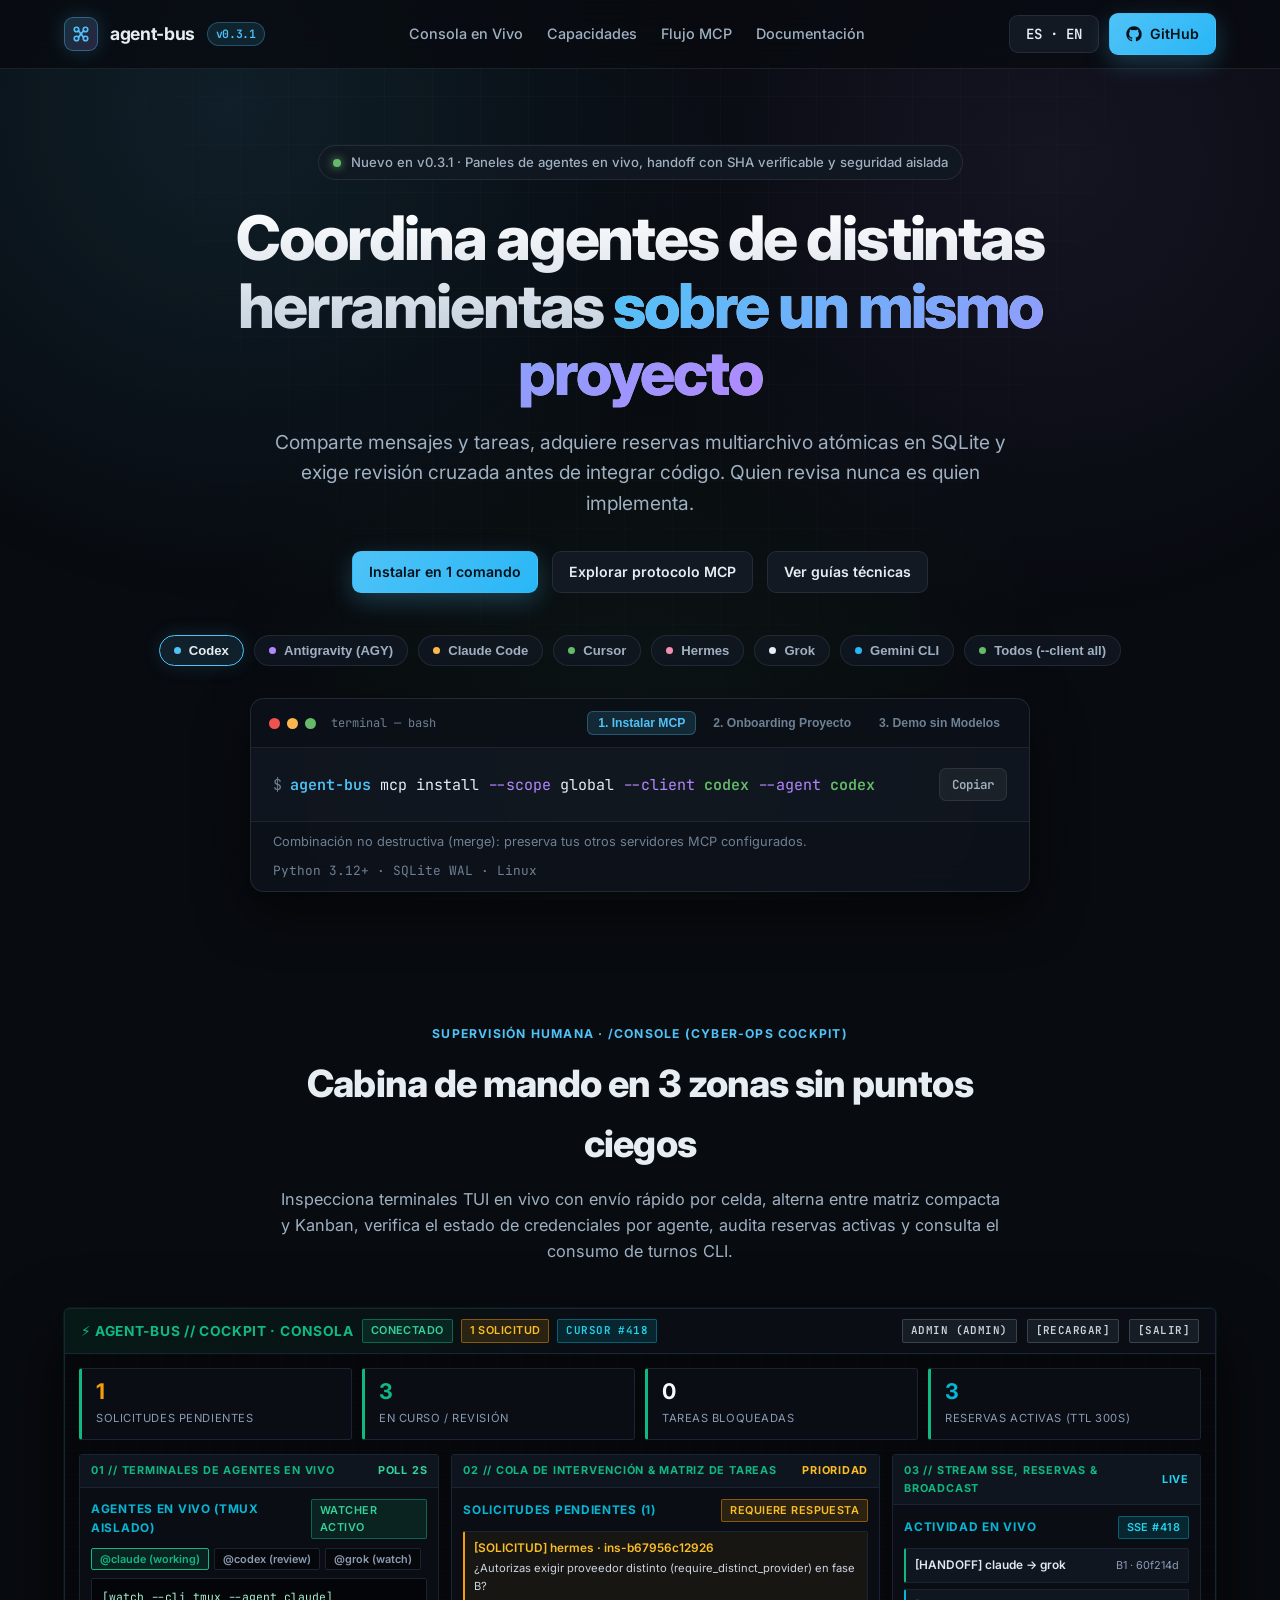
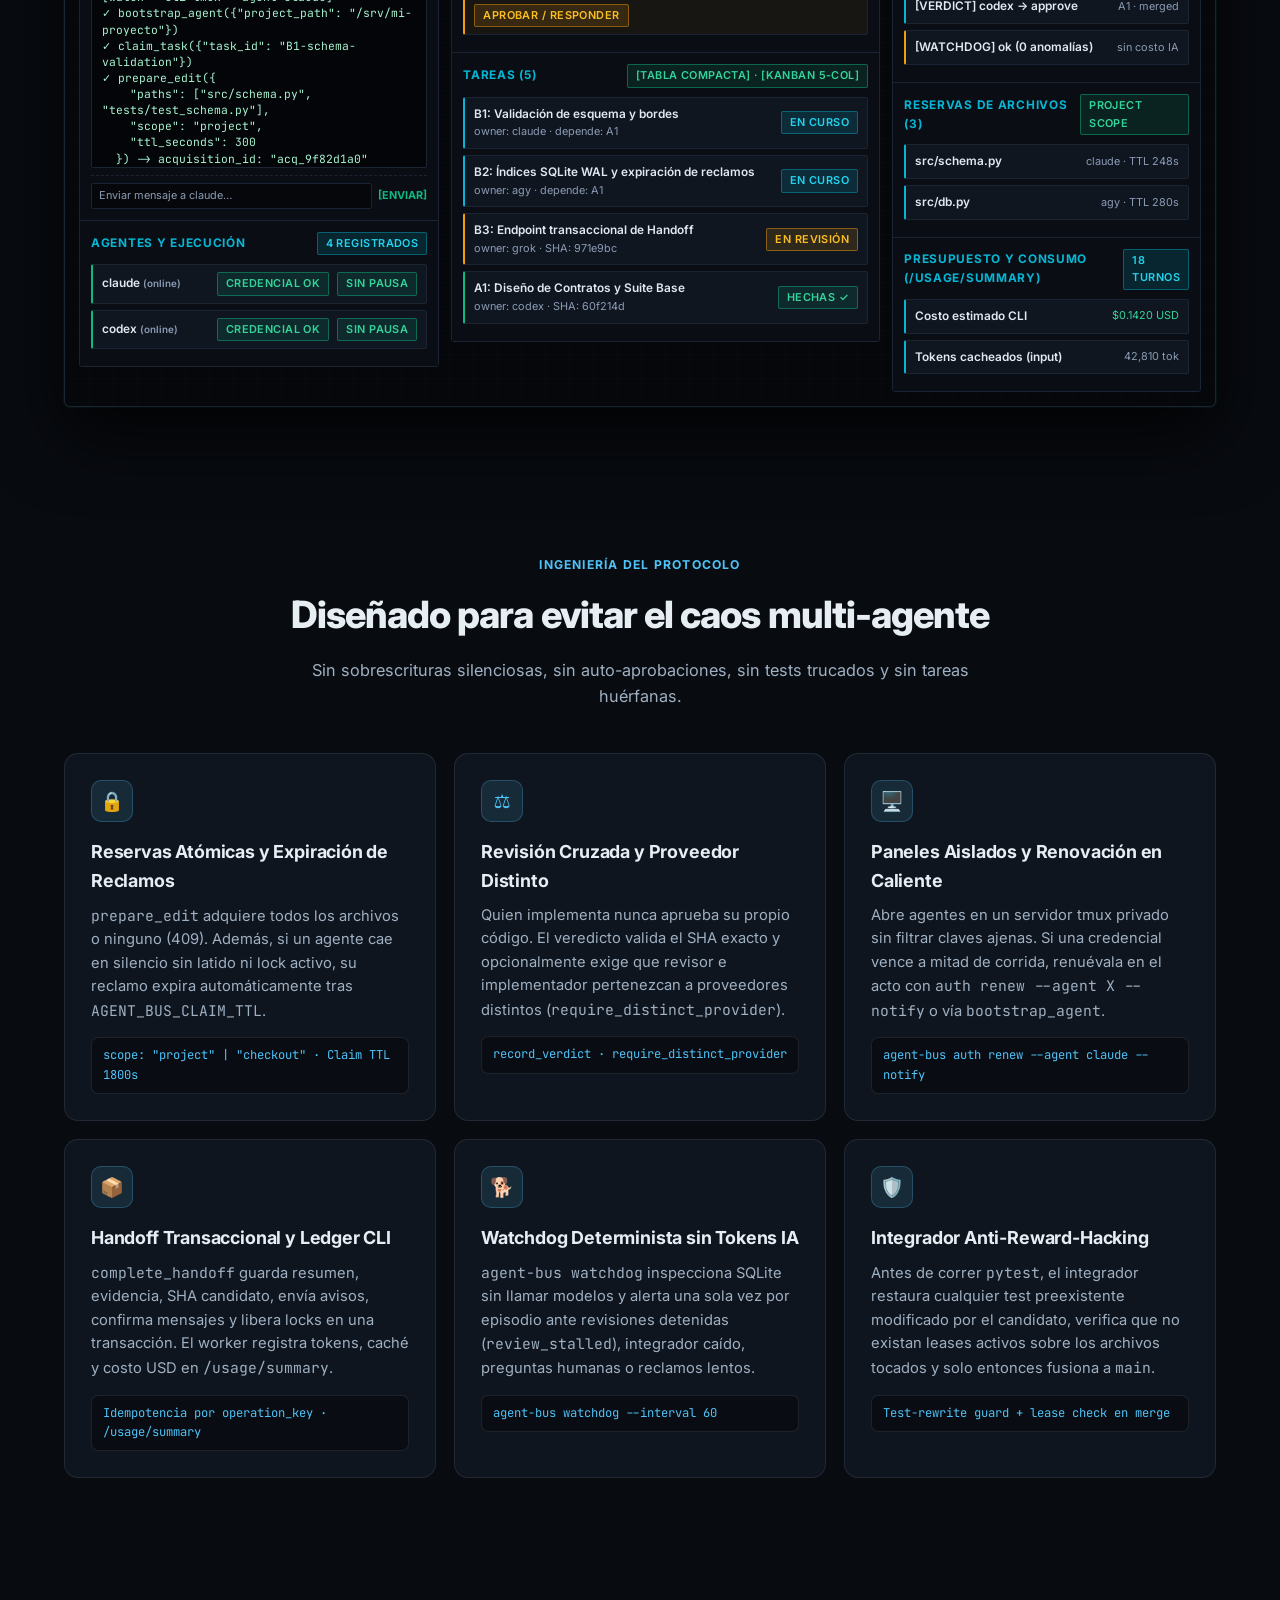
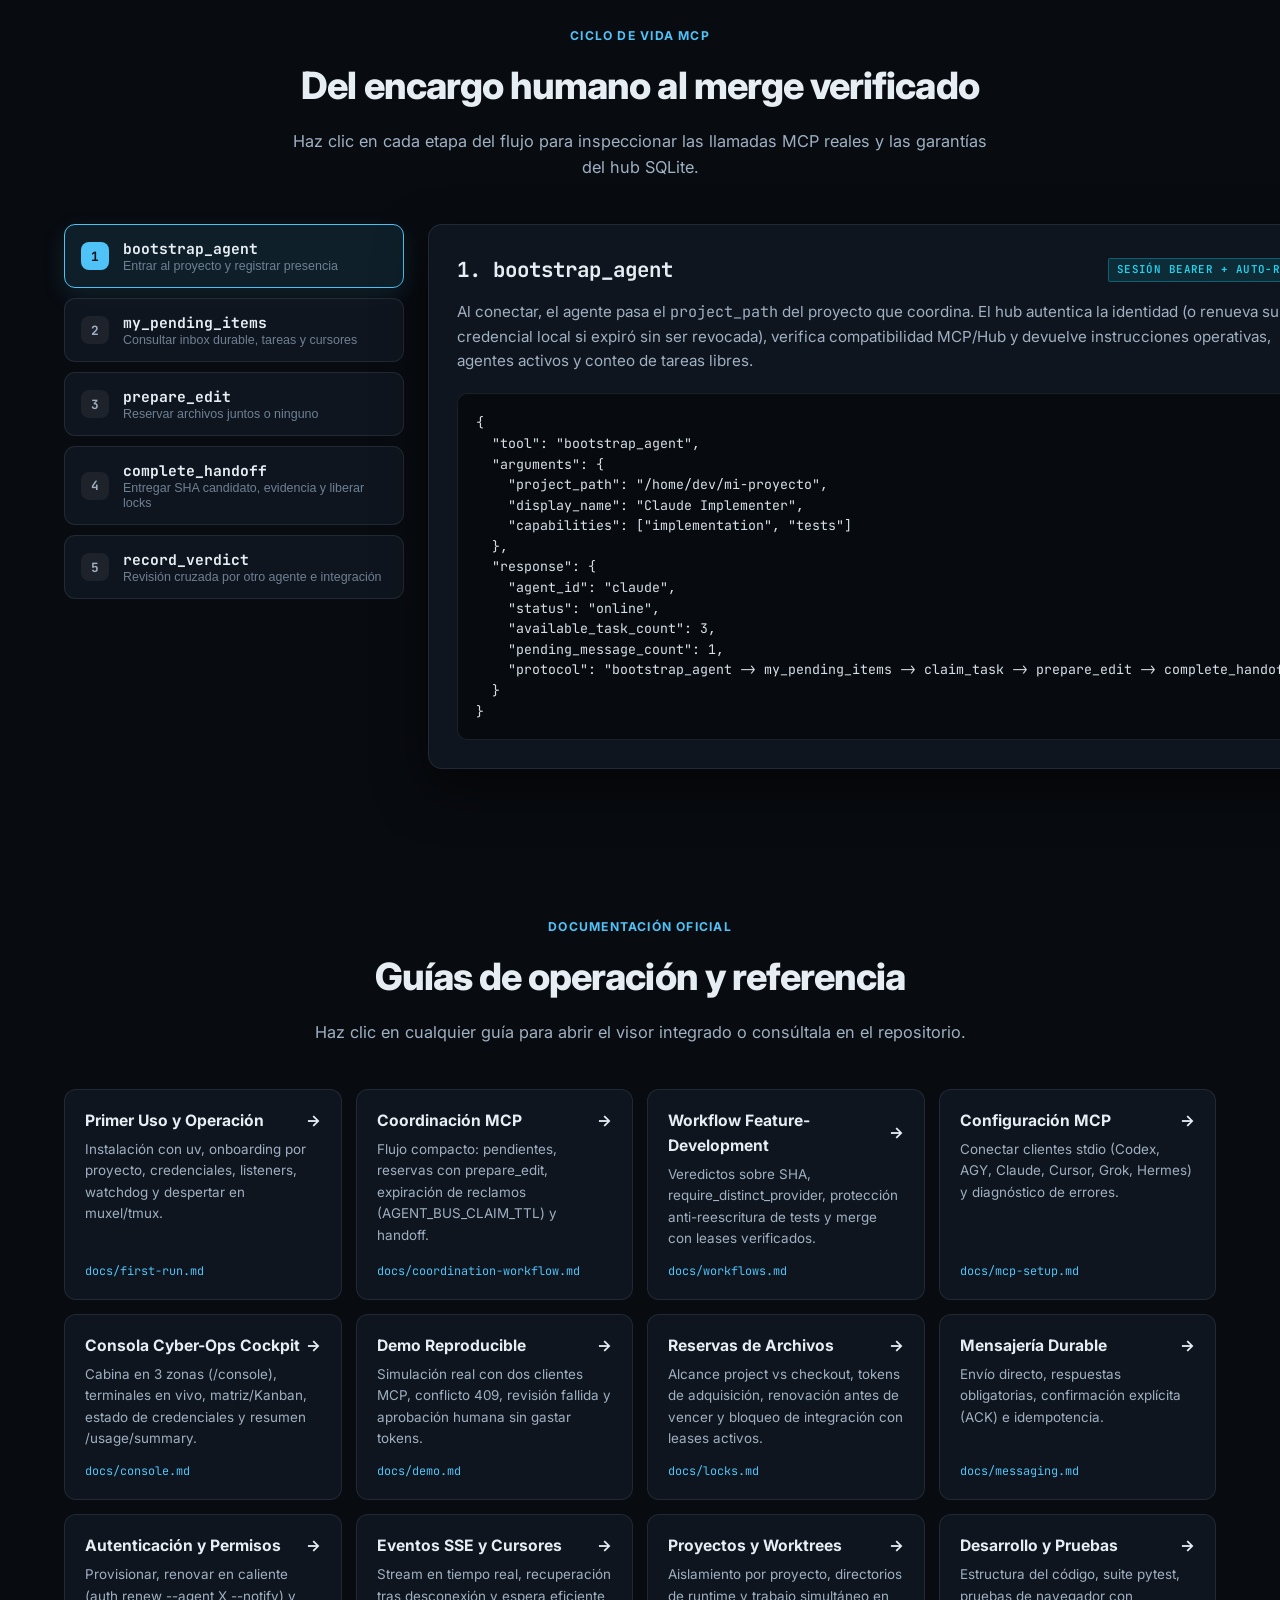
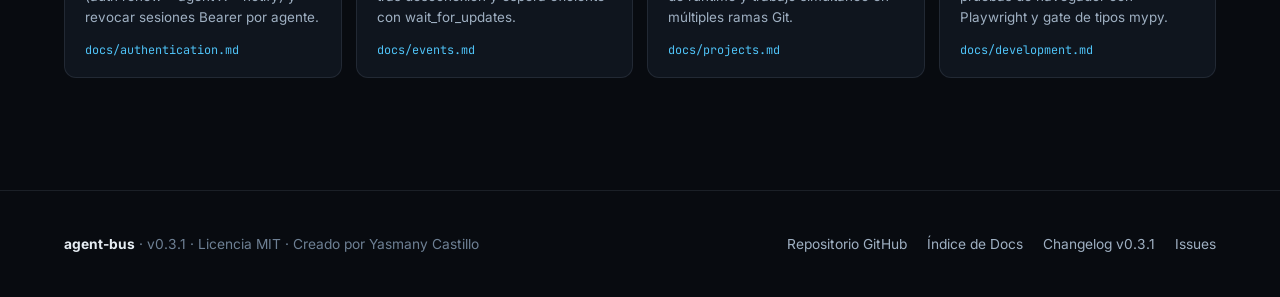
==== commit 2d827e81: "feat(console,docs): expose credential/usage/stall indicators and update landing page" ====
--- a/docs/index.html
+++ b/docs/index.html
@@ -447,185 +447,239 @@
       font-size: 1.02rem;
     }
 
-    /* Interactive Console Showcase */
+    /* Interactive Console Showcase — Cyber-Ops Terminal Cockpit */
     .console-frame {
-      background: #0f1419;
-      border: 1px solid #2d3742;
-      border-radius: 14px;
-      box-shadow: 0 28px 70px rgba(0, 0, 0, 0.65);
+      background: #05070a;
+      border: 1px solid #1a2433;
+      border-radius: 6px;
+      box-shadow: 0 28px 70px rgba(0, 0, 0, 0.78), 0 0 0 1px rgba(16, 185, 129, 0.12);
       overflow: hidden;
+      font-family: var(--mono);
     }
 
     .console-topbar {
       display: flex;
       align-items: center;
-      gap: 12px;
-      padding: 12px 18px;
-      background: #1a2129;
-      border-bottom: 1px solid #2d3742;
+      gap: 10px;
+      padding: 10px 16px;
+      background: linear-gradient(90deg, rgba(16, 185, 129, 0.1) 0%, #0a0e14 45%);
+      border-bottom: 1px solid #1a2433;
       flex-wrap: wrap;
     }
 
     .console-title {
       font-weight: 700;
-      font-size: 0.95rem;
+      font-size: 0.86rem;
+      letter-spacing: 0.05em;
+      text-transform: uppercase;
+      color: #10b981;
       display: flex;
       align-items: center;
       gap: 8px;
     }
 
     .c-badge {
-      padding: 3px 9px;
-      border-radius: 10px;
-      font-size: 0.74rem;
+      padding: 2px 8px;
+      border-radius: 2px;
+      font-size: 0.68rem;
       font-weight: 600;
-      background: #2d3742;
-      color: #9fb0c2;
-    }
-
-    .c-badge.live { background: #14352a; color: #66bb6a; }
-    .c-badge.warn { background: #3a3020; color: #ffb74d; }
-    .c-badge.info { background: rgba(79, 195, 247, 0.15); color: #4fc3f7; }
+      letter-spacing: 0.04em;
+      text-transform: uppercase;
+      background: rgba(148, 163, 184, 0.1);
+      border: 1px solid rgba(148, 163, 184, 0.28);
+      color: #cbd5e1;
+    }
+
+    .c-badge.live {
+      background: rgba(16, 185, 129, 0.12);
+      border-color: rgba(16, 185, 129, 0.45);
+      color: #34d399;
+    }
+    .c-badge.warn {
+      background: rgba(245, 158, 11, 0.14);
+      border-color: rgba(245, 158, 11, 0.45);
+      color: #fbbf24;
+    }
+    .c-badge.info {
+      background: rgba(6, 182, 212, 0.14);
+      border-color: rgba(6, 182, 212, 0.4);
+      color: #22d3ee;
+    }
 
     .console-body {
-      padding: 18px;
+      padding: 14px;
+      background-image:
+        linear-gradient(rgba(16, 185, 129, 0.025) 1px, transparent 1px),
+        linear-gradient(90deg, rgba(16, 185, 129, 0.025) 1px, transparent 1px);
+      background-size: 24px 24px;
     }
 
     .console-summary {
       display: grid;
       grid-template-columns: repeat(4, minmax(0, 1fr));
-      gap: 12px;
-      margin-bottom: 16px;
+      gap: 10px;
+      margin-bottom: 14px;
     }
 
     .stat-box {
-      background: #1a2129;
-      border: 1px solid #2d3742;
-      border-radius: 8px;
-      padding: 14px 16px;
+      background: #0a0e14;
+      border: 1px solid #1a2433;
+      border-left: 3px solid #10b981;
+      border-radius: 3px;
+      padding: 10px 14px;
     }
 
     .stat-box strong {
       display: block;
-      font-size: 1.6rem;
-      color: var(--accent);
-      line-height: 1.2;
+      font-size: 1.35rem;
+      color: #f8fafc;
+      line-height: 1.15;
     }
 
     .stat-box span {
-      font-size: 0.8rem;
-      color: var(--text-secondary);
+      font-size: 0.7rem;
+      text-transform: uppercase;
+      letter-spacing: 0.05em;
+      color: #8b9bb4;
     }
 
     .console-grid {
       display: grid;
-      grid-template-columns: 1.35fr 1fr;
-      gap: 14px;
-    }
-
-    @media (max-width: 960px) {
+      grid-template-columns: 1.05fr 1.25fr 0.9fr;
+      gap: 12px;
+      align-items: start;
+    }
+
+    @media (max-width: 1024px) {
       .console-grid { grid-template-columns: 1fr; }
       .console-summary { grid-template-columns: repeat(2, 1fr); }
     }
 
+    .c-zone {
+      background: rgba(10, 14, 20, 0.85);
+      border: 1px solid #1a2433;
+      border-radius: 3px;
+      overflow: hidden;
+    }
+
+    .c-zone-head {
+      padding: 7px 11px;
+      background: rgba(15, 22, 32, 0.95);
+      border-bottom: 1px solid #1a2433;
+      font-size: 0.68rem;
+      font-weight: 700;
+      letter-spacing: 0.07em;
+      text-transform: uppercase;
+      color: #10b981;
+      display: flex;
+      justify-content: space-between;
+      align-items: center;
+    }
+
     .c-card {
-      background: #1a2129;
-      border: 1px solid #2d3742;
-      border-radius: 8px;
-      padding: 14px;
+      background: #0a0e14;
+      border-bottom: 1px solid #1a2433;
+      padding: 11px;
+    }
+
+    .c-card:last-child {
+      border-bottom: none;
     }
 
     .c-card h3 {
-      font-size: 0.85rem;
+      font-size: 0.74rem;
       text-transform: uppercase;
       letter-spacing: 0.06em;
-      color: var(--accent);
-      margin-bottom: 12px;
+      color: #06b6d4;
+      margin-bottom: 9px;
       display: flex;
       align-items: center;
       justify-content: space-between;
     }
 
-    .kanban-mini {
-      display: grid;
-      grid-template-columns: repeat(3, 1fr);
-      gap: 10px;
-    }
-
-    @media (max-width: 680px) {
-      .kanban-mini { grid-template-columns: 1fr; }
-    }
-
-    .k-col h4 {
-      font-size: 0.72rem;
-      text-transform: uppercase;
-      color: var(--muted);
-      margin-bottom: 8px;
-    }
-
-    .k-task {
-      background: #0f1419;
-      border: 1px solid #2d3742;
-      border-radius: 6px;
-      padding: 9px 10px;
-      margin-bottom: 8px;
-      font-size: 0.8rem;
-      transition: border-color 0.2s;
-    }
-
-    .k-task:hover {
-      border-color: var(--accent);
-    }
-
-    .k-task .t-title {
+    .matrix-row {
+      background: #0f1620;
+      border: 1px solid #1a2433;
+      border-left: 2px solid #06b6d4;
+      border-radius: 2px;
+      padding: 7px 9px;
+      margin-bottom: 6px;
+      font-size: 0.74rem;
+      display: flex;
+      justify-content: space-between;
+      align-items: center;
+      gap: 8px;
+      flex-wrap: wrap;
+    }
+
+    .matrix-row .t-title {
       font-weight: 600;
-      margin-bottom: 4px;
-      color: var(--text);
-    }
-
-    .k-task .t-meta {
-      font-size: 0.72rem;
-      color: var(--muted);
-      display: flex;
-      justify-content: space-between;
+      color: #e2e8f0;
+    }
+
+    .matrix-row .t-meta {
+      font-size: 0.68rem;
+      color: #8b9bb4;
+      display: flex;
+      gap: 8px;
       align-items: center;
     }
 
     .pane-screen {
-      background: #070a0d;
-      border: 1px solid #2d3742;
-      border-radius: 6px;
-      padding: 12px;
-      font-size: 0.76rem;
-      line-height: 1.45;
-      color: #d7e0e8;
-      height: 225px;
+      background: #030508;
+      border: 1px solid #1a2433;
+      border-radius: 2px;
+      padding: 10px;
+      font-size: 0.71rem;
+      line-height: 1.42;
+      color: #a7f3d0;
+      height: 190px;
       overflow-y: auto;
       white-space: pre-wrap;
     }
 
     .pane-tabs {
       display: flex;
-      gap: 6px;
-      margin-bottom: 10px;
+      gap: 5px;
+      margin-bottom: 8px;
       flex-wrap: wrap;
     }
 
     .pane-tab {
-      background: #0f1419;
-      border: 1px solid #2d3742;
-      color: var(--text-secondary);
-      padding: 4px 10px;
-      border-radius: 6px;
-      font-size: 0.75rem;
+      background: #05070a;
+      border: 1px solid #1a2433;
+      color: #8b9bb4;
+      padding: 3px 8px;
+      border-radius: 2px;
+      font-size: 0.68rem;
+      font-family: var(--mono);
       font-weight: 600;
       cursor: pointer;
     }
 
     .pane-tab.active {
-      border-color: var(--accent);
-      color: var(--accent);
-      background: rgba(79, 195, 247, 0.1);
+      border-color: #10b981;
+      color: #10b981;
+      background: rgba(16, 185, 129, 0.12);
+    }
+
+    .pane-quickbar {
+      display: flex;
+      gap: 6px;
+      margin-top: 7px;
+      padding-top: 7px;
+      border-top: 1px dashed #1a2433;
+      font-size: 0.68rem;
+      color: #8b9bb4;
+      align-items: center;
+    }
+
+    .pane-quickbar span {
+      flex: 1;
+      background: #05070a;
+      border: 1px solid #1a2433;
+      padding: 3px 7px;
+      border-radius: 2px;
     }
 
     /* Feature Bento Grid */
@@ -1086,112 +1140,65 @@
     <section id="consola">
       <div class="container">
         <div class="section-header">
-          <span class="section-tag" data-i18n="console_tag">Supervisión Humana · /console</span>
-          <h2 class="section-title" data-i18n="console_title">Visibilidad total en tiempo real</h2>
+          <span class="section-tag" data-i18n="console_tag">Supervisión Humana · /console (Cyber-Ops Cockpit)</span>
+          <h2 class="section-title" data-i18n="console_title">Cabina de mando en 3 zonas sin puntos ciegos</h2>
           <p class="section-desc" data-i18n="console_desc">
-            Supervisa el tablero de tareas, inspecciona paneles de agentes en vivo por tmux, audita reservas de archivos con TTL y responde solicitudes de aprobación sin tocar la base de datos.
+            Inspecciona terminales TUI en vivo con envío rápido por celda, alterna entre matriz compacta y Kanban, verifica el estado de credenciales por agente, audita reservas activas y consulta el consumo de turnos CLI.
           </p>
         </div>
 
         <div class="console-frame">
           <div class="console-topbar">
             <div class="console-title">
-              <span>agent-bus · Consola</span>
-              <span class="c-badge live">● SSE Conectado</span>
+              <span>⚡ AGENT-BUS // COCKPIT · Consola</span>
+              <span class="c-badge live">Conectado</span>
+              <span class="c-badge warn">1 solicitud</span>
               <span class="c-badge info mono">cursor #418</span>
             </div>
             <div style="flex:1"></div>
-            <span class="c-badge warn">1 decisión humana pendiente</span>
-            <span class="c-badge mono">admin@mi-proyecto</span>
+            <span class="c-badge mono">admin (admin)</span>
+            <span class="c-badge mono">[RECARGAR]</span>
+            <span class="c-badge mono">[SALIR]</span>
           </div>
 
           <div class="console-body">
             <div class="console-summary">
               <div class="stat-box">
-                <strong>4</strong>
-                <span data-i18n="stat_agents">Agentes activos (Hermes, Claude, Codex, Grok)</span>
+                <strong style="color:#f59e0b">1</strong>
+                <span data-i18n="stat_agents">Solicitudes pendientes</span>
               </div>
               <div class="stat-box">
-                <strong style="color:var(--ok)">3</strong>
-                <span data-i18n="stat_locks">Reservas atómicas vigentes (TTL 300s)</span>
+                <strong style="color:#10b981">3</strong>
+                <span data-i18n="stat_locks">En curso / revisión</span>
               </div>
               <div class="stat-box">
-                <strong style="color:var(--warn)">2</strong>
-                <span data-i18n="stat_reviews">Entregas en revisión cruzada (SHA fijado)</span>
+                <strong>0</strong>
+                <span data-i18n="stat_reviews">Tareas bloqueadas</span>
               </div>
               <div class="stat-box">
-                <strong style="color:var(--purple)">100%</strong>
-                <span data-i18n="stat_gate">Gate de pruebas antes de integrar a main</span>
+                <strong style="color:#06b6d4">3</strong>
+                <span data-i18n="stat_gate">Reservas activas (TTL 300s)</span>
               </div>
             </div>
 
             <div class="console-grid">
-              <!-- Kanban Column Preview -->
-              <div class="c-card">
-                <h3>
-                  <span data-i18n="kanban_title">Tablero de Coordinación</span>
-                  <span class="mono" style="font-size:0.72rem; color:var(--muted)">ins-b67956c12926</span>
-                </h3>
-                <div class="kanban-mini">
-                  <div class="k-col">
-                    <h4>In Progress (2)</h4>
-                    <div class="k-task">
-                      <div class="t-title">B1 · Validación de esquema</div>
-                      <div class="t-meta">
-                        <span class="mono" style="color:var(--accent)">@claude</span>
-                        <span>🔒 2 archivos</span>
-                      </div>
-                    </div>
-                    <div class="k-task">
-                      <div class="t-title">B2 · Índices SQLite WAL</div>
-                      <div class="t-meta">
-                        <span class="mono" style="color:var(--accent)">@agy</span>
-                        <span>🔒 1 archivo</span>
-                      </div>
-                    </div>
+              <!-- ZONA 01: Terminales de Agentes en Vivo + Estado de Credenciales -->
+              <div class="c-zone">
+                <div class="c-zone-head">
+                  <span>01 // TERMINALES DE AGENTES EN VIVO</span>
+                  <span style="color:#34d399">POLL 2S</span>
+                </div>
+                <div class="c-card">
+                  <h3>
+                    <span data-i18n="panes_title">Agentes en Vivo (tmux aislado)</span>
+                    <span class="c-badge live">watcher activo</span>
+                  </h3>
+                  <div class="pane-tabs">
+                    <button class="pane-tab active" data-pane="claude">@claude (working)</button>
+                    <button class="pane-tab" data-pane="codex">@codex (review)</button>
+                    <button class="pane-tab" data-pane="grok">@grok (watch)</button>
                   </div>
-                  <div class="k-col">
-                    <h4>In Review (1)</h4>
-                    <div class="k-task" style="border-color: rgba(255,183,77,0.45)">
-                      <div class="t-title">B3 · Endpoint de Handoff</div>
-                      <div class="t-meta">
-                        <span class="mono" style="color:var(--warn)">rev: @grok</span>
-                        <span class="mono">971e9bc</span>
-                      </div>
-                    </div>
-                  </div>
-                  <div class="k-col">
-                    <h4>Done / Integrated (2)</h4>
-                    <div class="k-task" style="border-color: rgba(102,187,106,0.4)">
-                      <div class="t-title">A1 · Diseño de Contratos</div>
-                      <div class="t-meta">
-                        <span class="mono" style="color:var(--ok)">✓ approved</span>
-                        <span class="mono">60f214d</span>
-                      </div>
-                    </div>
-                    <div class="k-task" style="border-color: rgba(102,187,106,0.4)">
-                      <div class="t-title">A2 · Suite de Aceptación</div>
-                      <div class="t-meta">
-                        <span class="mono" style="color:var(--ok)">✓ merged</span>
-                        <span class="mono">31a04f2</span>
-                      </div>
-                    </div>
-                  </div>
-                </div>
-              </div>
-
-              <!-- Live Agent Panes Preview -->
-              <div class="c-card">
-                <h3>
-                  <span data-i18n="panes_title">Agentes en Vivo (tmux aislado)</span>
-                  <span class="c-badge live">Solo lectura</span>
-                </h3>
-                <div class="pane-tabs">
-                  <button class="pane-tab active" data-pane="claude">@claude (implementer)</button>
-                  <button class="pane-tab" data-pane="codex">@codex (reviewer)</button>
-                  <button class="pane-tab" data-pane="grok">@grok (watcher)</button>
-                </div>
-                <pre class="pane-screen mono" id="paneScreen">[watch --cli tmux --agent claude]
+                  <pre class="pane-screen mono" id="paneScreen">[watch --cli tmux --agent claude]
 ✓ bootstrap_agent({"project_path": "/srv/mi-proyecto"})
 ✓ claim_task({"task_id": "B1-schema-validation"})
 ✓ prepare_edit({
@@ -1209,6 +1216,140 @@
     "candidate_sha": "60f214d8a9c1e402b77f3910c218a9b2d3e4f5a6",
     "evidence": {"tests": "6 passed in 0.42s"}
   })</pre>
+                  <div class="pane-quickbar">
+                    <span>Enviar mensaje a claude…</span>
+                    <strong style="color:#10b981">[ENVIAR]</strong>
+                  </div>
+                </div>
+                <div class="c-card">
+                  <h3>
+                    <span>Agentes y ejecución</span>
+                    <span class="c-badge info">4 registrados</span>
+                  </h3>
+                  <div class="matrix-row" style="border-left-color:#10b981">
+                    <span class="t-title">claude <small style="color:#8b9bb4">(online)</small></span>
+                    <div class="t-meta">
+                      <span class="c-badge live">credencial ok</span>
+                      <span class="c-badge live">sin pausa</span>
+                    </div>
+                  </div>
+                  <div class="matrix-row" style="border-left-color:#10b981">
+                    <span class="t-title">codex <small style="color:#8b9bb4">(online)</small></span>
+                    <div class="t-meta">
+                      <span class="c-badge live">credencial ok</span>
+                      <span class="c-badge live">sin pausa</span>
+                    </div>
+                  </div>
+                </div>
+              </div>
+
+              <!-- ZONA 02: Cola de Intervención & Matriz de Tareas -->
+              <div class="c-zone">
+                <div class="c-zone-head">
+                  <span>02 // COLA DE INTERVENCIÓN &amp; MATRIZ DE TAREAS</span>
+                  <span style="color:#fbbf24">PRIORIDAD</span>
+                </div>
+                <div class="c-card">
+                  <h3>
+                    <span>Solicitudes pendientes (1)</span>
+                    <span class="c-badge warn">requiere respuesta</span>
+                  </h3>
+                  <div class="matrix-row" style="border-left-color:#f59e0b; background:rgba(245,158,11,0.06)">
+                    <div>
+                      <div class="t-title" style="color:#fbbf24">[SOLICITUD] hermes · ins-b67956c12926</div>
+                      <div style="font-size:0.7rem; color:#cbd5e1; margin-top:2px;">¿Autorizas exigir proveedor distinto (require_distinct_provider) en fase B?</div>
+                    </div>
+                    <span class="c-badge warn">Aprobar / Responder</span>
+                  </div>
+                </div>
+                <div class="c-card">
+                  <h3>
+                    <span data-i18n="kanban_title">Tareas (5)</span>
+                    <span class="c-badge live">[TABLA COMPACTA] · [KANBAN 5-COL]</span>
+                  </h3>
+                  <div class="matrix-row">
+                    <div>
+                      <div class="t-title">B1: Validación de esquema y bordes</div>
+                      <div class="t-meta">owner: claude · depende: A1</div>
+                    </div>
+                    <span class="c-badge info">En curso</span>
+                  </div>
+                  <div class="matrix-row">
+                    <div>
+                      <div class="t-title">B2: Índices SQLite WAL y expiración de reclamos</div>
+                      <div class="t-meta">owner: agy · depende: A1</div>
+                    </div>
+                    <span class="c-badge info">En curso</span>
+                  </div>
+                  <div class="matrix-row" style="border-left-color:#f59e0b">
+                    <div>
+                      <div class="t-title">B3: Endpoint transaccional de Handoff</div>
+                      <div class="t-meta">owner: grok · SHA: 971e9bc</div>
+                    </div>
+                    <span class="c-badge warn">En revisión</span>
+                  </div>
+                  <div class="matrix-row" style="border-left-color:#10b981">
+                    <div>
+                      <div class="t-title">A1: Diseño de Contratos y Suite Base</div>
+                      <div class="t-meta">owner: codex · SHA: 60f214d</div>
+                    </div>
+                    <span class="c-badge live">Hechas ✓</span>
+                  </div>
+                </div>
+              </div>
+
+              <!-- ZONA 03: Stream SSE, Reservas & Consumo CLI -->
+              <div class="c-zone">
+                <div class="c-zone-head">
+                  <span>03 // STREAM SSE, RESERVAS &amp; BROADCAST</span>
+                  <span style="color:#22d3ee">LIVE</span>
+                </div>
+                <div class="c-card">
+                  <h3>
+                    <span>Actividad en vivo</span>
+                    <span class="c-badge info">SSE #418</span>
+                  </h3>
+                  <div class="matrix-row" style="border-left-color:#10b981">
+                    <span class="t-title">[HANDOFF] claude → grok</span>
+                    <span class="t-meta">B1 · 60f214d</span>
+                  </div>
+                  <div class="matrix-row" style="border-left-color:#06b6d4">
+                    <span class="t-title">[VERDICT] codex → approve</span>
+                    <span class="t-meta">A1 · merged</span>
+                  </div>
+                  <div class="matrix-row" style="border-left-color:#f59e0b">
+                    <span class="t-title">[WATCHDOG] ok (0 anomalías)</span>
+                    <span class="t-meta">sin costo IA</span>
+                  </div>
+                </div>
+                <div class="c-card">
+                  <h3>
+                    <span>Reservas de archivos (3)</span>
+                    <span class="c-badge live">project scope</span>
+                  </h3>
+                  <div class="matrix-row">
+                    <span class="t-title">src/schema.py</span>
+                    <span class="t-meta">claude · TTL 248s</span>
+                  </div>
+                  <div class="matrix-row">
+                    <span class="t-title">src/db.py</span>
+                    <span class="t-meta">agy · TTL 280s</span>
+                  </div>
+                </div>
+                <div class="c-card">
+                  <h3>
+                    <span>Presupuesto y consumo (/usage/summary)</span>
+                    <span class="c-badge info">18 turnos</span>
+                  </h3>
+                  <div class="matrix-row">
+                    <span class="t-title">Costo estimado CLI</span>
+                    <span class="t-meta" style="color:#34d399">$0.1420 USD</span>
+                  </div>
+                  <div class="matrix-row">
+                    <span class="t-title">Tokens cacheados (input)</span>
+                    <span class="t-meta">42,810 tok</span>
+                  </div>
+                </div>
               </div>
             </div>
           </div>
@@ -1223,63 +1364,63 @@
           <span class="section-tag" data-i18n="arch_tag">Ingeniería del Protocolo</span>
           <h2 class="section-title" data-i18n="arch_title">Diseñado para evitar el caos multi-agente</h2>
           <p class="section-desc" data-i18n="arch_desc">
-            Sin sobrescrituras silenciosas, sin auto-aprobaciones y sin fugas de credenciales entre sesiones.
+            Sin sobrescrituras silenciosas, sin auto-aprobaciones, sin tests trucados y sin tareas huérfanas.
           </p>
         </div>
 
         <div class="bento-grid">
           <div class="bento-card">
             <div class="bento-icon">🔒</div>
-            <h3 data-i18n="feat1_title">Reservas Multiarchivo Atómicas</h3>
+            <h3 data-i18n="feat1_title">Reservas Atómicas y Expiración de Reclamos</h3>
             <p data-i18n="feat1_desc">
-              <code>prepare_edit</code> adquiere todos los archivos solicitados o ninguno. Si hay conflicto (409), no deja reservas parciales colgadas.
+              <code>prepare_edit</code> adquiere todos los archivos o ninguno (409). Además, si un agente cae en silencio sin latido ni lock activo, su reclamo expira automáticamente tras <code>AGENT_BUS_CLAIM_TTL</code>.
             </p>
-            <code class="bento-code mono">scope: "project" | "checkout" · TTL 300s</code>
+            <code class="bento-code mono">scope: "project" | "checkout" · Claim TTL 1800s</code>
           </div>
 
           <div class="bento-card">
             <div class="bento-icon">⚖️</div>
-            <h3 data-i18n="feat2_title">Separación Estricta de Roles</h3>
+            <h3 data-i18n="feat2_title">Revisión Cruzada y Proveedor Distinto</h3>
             <p data-i18n="feat2_desc">
-              Quien implementa nunca puede aprobar su propio código. El coordinador asigna revisiones cruzadas atadas al SHA exacto del commit candidato.
+              Quien implementa nunca aprueba su propio código. El veredicto valida el SHA exacto y opcionalmente exige que revisor e implementador pertenezcan a proveedores distintos (<code>require_distinct_provider</code>).
             </p>
-            <code class="bento-code mono">record_verdict(approve | changes_requested)</code>
+            <code class="bento-code mono">record_verdict · require_distinct_provider</code>
           </div>
 
           <div class="bento-card">
             <div class="bento-icon">🖥️</div>
-            <h3 data-i18n="feat3_title">Paneles en Vivo (<code class="mono" style="font-size:0.9em; color:var(--accent)">agent-bus panes</code>)</h3>
+            <h3 data-i18n="feat3_title">Paneles Aislados y Renovación en Caliente</h3>
             <p data-i18n="feat3_desc">
-              Abre Claude, AGY, Codex o Grok en un servidor tmux privado por proyecto sin heredar claves ajenas ni <code>SSH_AUTH_SOCK</code>.
+              Abre agentes en un servidor tmux privado sin filtrar claves ajenas. Si una credencial vence a mitad de corrida, renuévala en el acto con <code>auth renew --agent X --notify</code> o vía <code>bootstrap_agent</code>.
             </p>
-            <code class="bento-code mono">agent-bus panes spawn|view|answer</code>
+            <code class="bento-code mono">agent-bus auth renew --agent claude --notify</code>
           </div>
 
           <div class="bento-card">
             <div class="bento-icon">📦</div>
-            <h3 data-i18n="feat4_title">Handoff Transaccional con ACK</h3>
+            <h3 data-i18n="feat4_title">Handoff Transaccional y Ledger CLI</h3>
             <p data-i18n="feat4_desc">
-              <code>complete_handoff</code> guarda resumen, evidencia declarada, candidato SHA, publica avisos, confirma mensajes y libera reservas en una sola transacción.
+              <code>complete_handoff</code> guarda resumen, evidencia, SHA candidato, envía avisos, confirma mensajes y libera locks en una transacción. El worker registra tokens, caché y costo USD en <code>/usage/summary</code>.
             </p>
-            <code class="bento-code mono">Idempotencia por operation_key</code>
+            <code class="bento-code mono">Idempotencia por operation_key · /usage/summary</code>
           </div>
 
           <div class="bento-card">
-            <div class="bento-icon">⚡</div>
-            <h3 data-i18n="feat5_title">Listeners y Despertar en Vivo</h3>
+            <div class="bento-icon">🐕</div>
+            <h3 data-i18n="feat5_title">Watchdog Determinista sin Tokens IA</h3>
             <p data-i18n="feat5_desc">
-              <code>watch</code> atiende mensajes con <code>reply_needed=true</code> mediante turnos headless o escribiendo directamente en paneles vivos de tmux o muxel.
+              <code>agent-bus watchdog</code> inspecciona SQLite sin llamar modelos y alerta una sola vez por episodio ante revisiones detenidas (<code>review_stalled</code>), integrador caído, preguntas humanas o reclamos lentos.
             </p>
-            <code class="bento-code mono">agent-bus watch --agent grok --cli tmux</code>
+            <code class="bento-code mono">agent-bus watchdog --interval 60</code>
           </div>
 
           <div class="bento-card">
-            <div class="bento-icon">🧪</div>
-            <h3 data-i18n="feat6_title">Integrador Git Determinista</h3>
+            <div class="bento-icon">🛡️</div>
+            <h3 data-i18n="feat6_title">Integrador Anti-Reward-Hacking</h3>
             <p data-i18n="feat6_desc">
-              Verifica el SHA aprobado, ejecuta <code>uv run pytest -q</code> en el worktree candidato y fusiona a <code>main</code> solo si el gate pasa limpio.
+              Antes de correr <code>pytest</code>, el integrador restaura cualquier test preexistente modificado por el candidato, verifica que no existan leases activos sobre los archivos tocados y solo entonces fusiona a <code>main</code>.
             </p>
-            <code class="bento-code mono">agent-bus demo --report evidence.json</code>
+            <code class="bento-code mono">Test-rewrite guard + lease check en merge</code>
           </div>
         </div>
       </div>
@@ -1338,10 +1479,10 @@
           <div class="step-detail-panel">
             <div class="step-detail-header">
               <h3 class="mono" id="stepTitle">1. bootstrap_agent</h3>
-              <span class="c-badge info mono" id="stepBadge">Sesión Bearer por proyecto</span>
+              <span class="c-badge info mono" id="stepBadge">Sesión Bearer + auto-renew</span>
             </div>
             <p class="step-detail-desc" id="stepDesc">
-              Al conectar, el agente pasa el <code>project_path</code> del proyecto que coordina. El hub autentica la identidad, verifica compatibilidad de versión MCP/Hub y devuelve instrucciones operativas, agentes activos y conteo de tareas libres.
+              Al conectar, el agente pasa el <code>project_path</code> del proyecto que coordina. El hub autentica la identidad (o renueva su credencial local si expiró sin ser revocada), verifica compatibilidad MCP/Hub y devuelve instrucciones operativas, agentes activos y conteo de tareas libres.
             </p>
             <pre class="code-block mono" id="stepCode">{
   "tool": "bootstrap_agent",
@@ -1378,7 +1519,7 @@
           <a class="doc-link-card" href="first-run.md" data-doc="first-run.md">
             <div>
               <h4><span>Primer Uso y Operación</span> <span>→</span></h4>
-              <p>Instalación con uv, onboarding por proyecto, credenciales, listeners y despertar en muxel/tmux.</p>
+              <p>Instalación con uv, onboarding por proyecto, credenciales, listeners, watchdog y despertar en muxel/tmux.</p>
             </div>
             <span class="doc-path mono">docs/first-run.md</span>
           </a>
@@ -1386,7 +1527,7 @@
           <a class="doc-link-card" href="coordination-workflow.md" data-doc="coordination-workflow.md">
             <div>
               <h4><span>Coordinación MCP</span> <span>→</span></h4>
-              <p>Flujo compacto: pendientes, reservas multiarchivo con prepare_edit y entrega transaccional.</p>
+              <p>Flujo compacto: pendientes, reservas con prepare_edit, expiración de reclamos (AGENT_BUS_CLAIM_TTL) y handoff.</p>
             </div>
             <span class="doc-path mono">docs/coordination-workflow.md</span>
           </a>
@@ -1394,7 +1535,7 @@
           <a class="doc-link-card" href="workflows.md" data-doc="workflows.md">
             <div>
               <h4><span>Workflow Feature-Development</span> <span>→</span></h4>
-              <p>Compilar pasos, avanzar por capacidades, registrar veredictos sobre SHA e integrar con pytest.</p>
+              <p>Veredictos sobre SHA, require_distinct_provider, protección anti-reescritura de tests y merge con leases verificados.</p>
             </div>
             <span class="doc-path mono">docs/workflows.md</span>
           </a>
@@ -1409,8 +1550,8 @@
 
           <a class="doc-link-card" href="console.md" data-doc="console.md">
             <div>
-              <h4><span>Consola de Supervisión</span> <span>→</span></h4>
-              <p>Recorrido por /console, decisiones humanas, filtros de actividad, reservas y paneles en vivo.</p>
+              <h4><span>Consola Cyber-Ops Cockpit</span> <span>→</span></h4>
+              <p>Cabina en 3 zonas (/console), terminales en vivo, matriz/Kanban, estado de credenciales y resumen /usage/summary.</p>
             </div>
             <span class="doc-path mono">docs/console.md</span>
           </a>
@@ -1426,7 +1567,7 @@
           <a class="doc-link-card" href="locks.md" data-doc="locks.md">
             <div>
               <h4><span>Reservas de Archivos</span> <span>→</span></h4>
-              <p>Alcance project vs checkout, tokens de adquisición, renovación antes de vencer y liberación segura.</p>
+              <p>Alcance project vs checkout, tokens de adquisición, renovación antes de vencer y bloqueo de integración con leases activos.</p>
             </div>
             <span class="doc-path mono">docs/locks.md</span>
           </a>
@@ -1442,7 +1583,7 @@
           <a class="doc-link-card" href="authentication.md" data-doc="authentication.md">
             <div>
               <h4><span>Autenticación y Permisos</span> <span>→</span></h4>
-              <p>Provisionar, renovar y revocar sesiones Bearer por agente y aislamiento criptográfico.</p>
+              <p>Provisionar, renovar en caliente (auth renew --agent X --notify) y revocar sesiones Bearer por agente.</p>
             </div>
             <span class="doc-path mono">docs/authentication.md</span>
           </a>
@@ -1622,8 +1763,8 @@
     const stepsData = [
       {
         title: '1. bootstrap_agent',
-        badge: 'Sesión Bearer por proyecto',
-        desc: 'Al conectar, el agente pasa el project_path del proyecto que coordina. El hub autentica la identidad, verifica compatibilidad de versión MCP/Hub y devuelve instrucciones operativas, agentes activos y conteo de tareas libres.',
+        badge: 'Sesión Bearer + auto-renew',
+        desc: 'Al conectar, el agente pasa el project_path del proyecto que coordina. El hub autentica la identidad (o renueva su credencial local si expiró sin haber sido revocada), verifica compatibilidad MCP/Hub y devuelve instrucciones operativas, agentes activos y tareas libres.',
         code: `{
   "tool": "bootstrap_agent",
   "arguments": {
@@ -1642,8 +1783,8 @@
       },
       {
         title: '2. my_pending_items',
-        badge: 'Lectura sin ACK implícito',
-        desc: 'Devuelve mensajes pendientes en el inbox durable, el checkpoint event_cursor para wait_for_updates, las tareas asignadas y las reservas activas de la sesión. Leer nunca confirma un mensaje por accidente.',
+        badge: 'Lectura sin ACK + reaper de reclamos',
+        desc: 'Devuelve mensajes pendientes en el inbox durable, el checkpoint event_cursor para wait_for_updates, las tareas asignadas y las reservas activas. Además, el hub libera automáticamente reclamos abandonados sin latido tras AGENT_BUS_CLAIM_TTL.',
         code: `{
   "tool": "my_pending_items",
   "arguments": {
@@ -1702,9 +1843,9 @@
 }`
       },
       {
-        title: '5. record_verdict & integración',
-        badge: 'Revisión cruzada obligatoria',
-        desc: 'Un agente distinto al implementador inspecciona el commit exacto (candidate_sha). Si emite approve, el integrador ejecuta la suite de pruebas sobre ese SHA y fusiona a la rama objetivo; si pide changes_requested, reabre la tarea del implementador.',
+        title: '5. record_verdict & integración segura',
+        badge: 'Anti-reward-hacking + lease check',
+        desc: 'Un agente distinto (y opcionalmente de proveedor distinto con require_distinct_provider) revisa el candidate_sha. Si aprueba, el integrador restaura tests existentes que hayan sido alterados, verifica que no existan leases activos y corre pytest antes de fusionar.',
         code: `{
   "tool": "record_verdict",
   "arguments": {
@@ -1855,7 +1996,7 @@
         nav_features: 'Capacidades',
         nav_workflow: 'Flujo MCP',
         nav_docs: 'Documentación',
-        hero_badge: 'Nuevo en v0.3.1 · Paneles de agentes en vivo, handoff con SHA verificable y seguridad aislada',
+        hero_badge: 'Nuevo en v0.3.1 · Cabina Cyber-Ops, watchdog determinista, protección anti-reescritura de tests y renovación en caliente',
         hero_title: 'Coordina agentes de distintas herramientas <span class="accent-word">sobre un mismo proyecto</span>',
         hero_subtitle: 'Comparte mensajes y tareas, adquiere reservas multiarchivo atómicas en SQLite y exige revisión cruzada antes de integrar código. Quien revisa nunca es quien implementa.',
         cta_install: 'Instalar en 1 comando',
@@ -1864,12 +2005,12 @@
         tab_mcp: '1. Instalar MCP',
         tab_onboard: '2. Onboarding Proyecto',
         tab_demo: '3. Demo sin Modelos',
-        console_tag: 'Supervisión Humana · /console',
-        console_title: 'Visibilidad total en tiempo real',
-        console_desc: 'Supervisa el tablero de tareas, inspecciona paneles de agentes en vivo por tmux, audita reservas de archivos con TTL y responde solicitudes de aprobación sin tocar la base de datos.',
+        console_tag: 'Supervisión Humana · /console (Cyber-Ops Cockpit)',
+        console_title: 'Cabina de mando en 3 zonas sin puntos ciegos',
+        console_desc: 'Inspecciona terminales TUI en vivo con envío rápido por celda, alterna entre matriz compacta y Kanban, verifica el estado de credenciales por agente, audita reservas activas y consulta el consumo de turnos CLI.',
         arch_tag: 'Ingeniería del Protocolo',
         arch_title: 'Diseñado para evitar el caos multi-agente',
-        arch_desc: 'Sin sobrescrituras silenciosas, sin auto-aprobaciones y sin fugas de credenciales entre sesiones.',
+        arch_desc: 'Sin sobrescrituras silenciosas, sin auto-aprobaciones, sin tests trucados y sin tareas huérfanas.',
         flow_tag: 'Ciclo de Vida MCP',
         flow_title: 'Del encargo humano al merge verificado',
         flow_desc: 'Haz clic en cada etapa del flujo para inspeccionar las llamadas MCP reales y las garantías del hub SQLite.',
@@ -1882,7 +2023,7 @@
         nav_features: 'Capabilities',
         nav_workflow: 'MCP Workflow',
         nav_docs: 'Documentation',
-        hero_badge: 'New in v0.3.1 · Live agent panes, verifiable SHA handoffs, and isolated security',
+        hero_badge: 'New in v0.3.1 · Cyber-Ops Cockpit, deterministic watchdog, test-rewrite guard, and hot credential renewal',
         hero_title: 'Coordinate AI agents across tools <span class="accent-word">on the same codebase</span>',
         hero_subtitle: 'Share durable messages and tasks, acquire atomic multi-file locks in SQLite, and enforce cross-agent code review before merging. The reviewer is never the implementer.',
         cta_install: '1-Command Install',
@@ -1891,12 +2032,12 @@
         tab_mcp: '1. Install MCP',
         tab_onboard: '2. Project Onboarding',
         tab_demo: '3. Zero-Token Demo',
-        console_tag: 'Human Supervision · /console',
-        console_title: 'Real-time operational visibility',
-        console_desc: 'Monitor the task board, inspect live read-only tmux agent panes, audit file locks with TTLs, and answer human approval requests.',
+        console_tag: 'Human Supervision · /console (Cyber-Ops Cockpit)',
+        console_title: '3-Zone command cockpit with zero blind spots',
+        console_desc: 'Inspect live TUI panes with inline messaging, switch between compact matrix and 5-column Kanban, check per-agent credential state, audit file leases, and track CLI turn usage.',
         arch_tag: 'Protocol Engineering',
         arch_title: 'Built to prevent multi-agent chaos',
-        arch_desc: 'No silent file overwrites, no self-approvals, and no credential leaks across agent sessions.',
+        arch_desc: 'No silent file overwrites, no self-approvals, no rewritten existing tests, and no orphaned tasks.',
         flow_tag: 'MCP Lifecycle',
         flow_title: 'From human instruction to verified merge',
         flow_desc: 'Click each stage of the workflow to inspect real MCP payloads and SQLite hub guarantees.',
